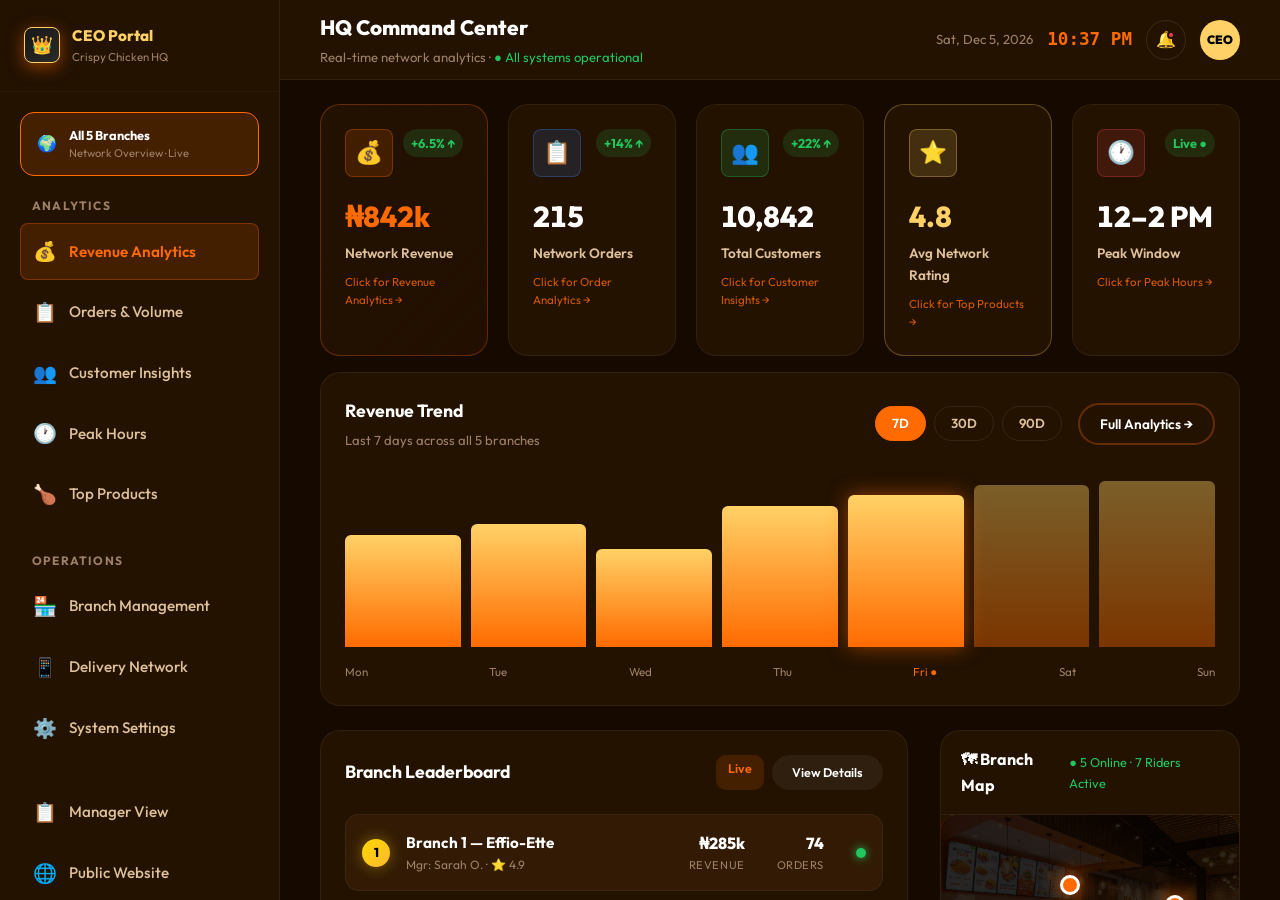
==== crispy-chicken/ceo-dashboard.html @ d82ad48d "feat: brightened theme, King Tech Foundation branding, unique Unsplash menu images, new interior her" ====
<!DOCTYPE html>
<html lang="en">
<head>
  <meta charset="UTF-8" />
  <meta name="viewport" content="width=device-width, initial-scale=1.0" />
  <title>CEO Command Center — Crispy Chicken Calabar</title>
  <link rel="stylesheet" href="css/style.css" />
  <link rel="stylesheet" href="css/dashboard.css" />
  <style>
    /* ── ANALYTICS MODALS ──────────────────────────────────── */
    .modal-backdrop {
      position:fixed; inset:0; background:rgba(0,0,0,0.75); z-index:9000;
      backdrop-filter:blur(6px); display:flex; align-items:center; justify-content:center;
      opacity:0; pointer-events:none; transition:opacity 0.3s ease;
    }
    .modal-backdrop.open { opacity:1; pointer-events:all; }
    .modal-box {
      background:var(--bg-card); border:1px solid var(--primary-border);
      border-radius:var(--radius-xl); width:min(780px,95vw); max-height:88vh;
      overflow-y:auto; box-shadow:var(--shadow-glow), var(--shadow-lift);
      transform:translateY(30px) scale(0.97); transition:0.35s cubic-bezier(0.4,0,0.2,1);
    }
    .modal-backdrop.open .modal-box { transform:translateY(0) scale(1); }
    .modal-header {
      padding:28px 32px 20px; border-bottom:1px solid rgba(255,255,255,0.06);
      display:flex; align-items:center; justify-content:space-between; position:sticky; top:0;
      background:var(--bg-card); z-index:1;
    }
    .modal-header h2 { font-size:1.3rem; font-weight:800; display:flex; align-items:center; gap:12px; }
    .modal-close {
      width:36px; height:36px; border-radius:50%; background:var(--bg-surface);
      border:1px solid rgba(255,255,255,0.1); display:flex; align-items:center;
      justify-content:center; cursor:pointer; font-size:1.1rem; transition:var(--transition);
    }
    .modal-close:hover { background:var(--danger); border-color:var(--danger); }
    .modal-body { padding:28px 32px 36px; }

    /* ── BAR CHART (pure CSS) ──────────────────────────────── */
    .bar-chart { display:flex; align-items:flex-end; gap:10px; height:180px; padding:0 0 8px; }
    .bar-col { flex:1; display:flex; flex-direction:column; align-items:center; gap:6px; height:100%; }
    .bar-fill {
      width:100%; border-radius:6px 6px 0 0; position:relative;
      background:linear-gradient(to top, var(--primary), var(--gold));
      transition:height 0.8s cubic-bezier(0.4,0,0.2,1);
      cursor:pointer; min-width:24px;
    }
    .bar-fill:hover { filter:brightness(1.2); }
    .bar-fill .bar-tooltip {
      position:absolute; top:-36px; left:50%; transform:translateX(-50%);
      background:var(--bg-base); border:1px solid var(--primary-border);
      border-radius:6px; padding:4px 8px; font-size:0.75rem; font-weight:700;
      color:var(--primary); white-space:nowrap; opacity:0; pointer-events:none;
      transition:opacity 0.2s;
    }
    .bar-fill:hover .bar-tooltip { opacity:1; }
    .bar-label { font-size:0.72rem; color:var(--text-muted); font-weight:600; text-align:center; margin-top:4px; }
    .bar-spacer { flex:1; }

    /* ── LINE CHART ────────────────────────────────────────── */
    .line-chart-wrap { position:relative; height:160px; width:100%; }
    .line-chart-wrap svg { width:100%; height:100%; }
    .line-chart-label { display:flex; justify-content:space-between; font-size:0.72rem; color:var(--text-muted); margin-top:8px; }

    /* ── DONUT CHART ───────────────────────────────────────── */
    .donut-wrap { display:flex; align-items:center; gap:32px; flex-wrap:wrap; }
    .donut-svg { width:140px; height:140px; flex-shrink:0; }
    .donut-legend { flex:1; display:flex; flex-direction:column; gap:10px; }
    .legend-item { display:flex; align-items:center; gap:10px; font-size:0.88rem; }
    .legend-dot { width:12px; height:12px; border-radius:50%; flex-shrink:0; }
    .legend-label { color:var(--text-secondary); flex:1; }
    .legend-val { font-weight:700; }

    /* ── HEATMAP ───────────────────────────────────────────── */
    .heatmap { display:grid; grid-template-columns:40px repeat(12, 1fr); gap:4px; }
    .hm-header { font-size:0.7rem; color:var(--text-muted); text-align:center; padding:4px 0; }
    .hm-label { font-size:0.7rem; color:var(--text-muted); display:flex; align-items:center; }
    .hm-cell {
      height:28px; border-radius:4px; cursor:pointer; transition:transform 0.2s;
      position:relative;
    }
    .hm-cell:hover { transform:scale(1.15); z-index:10; }
    .hm-cell::after {
      content:attr(data-val); position:absolute; bottom:calc(100% + 4px); left:50%;
      transform:translateX(-50%); background:var(--bg-base); border:1px solid var(--primary-border);
      padding:3px 8px; border-radius:6px; font-size:0.7rem; font-weight:700; color:var(--primary);
      white-space:nowrap; opacity:0; pointer-events:none; transition:opacity 0.2s;
    }
    .hm-cell:hover::after { opacity:1; }

    /* ── ANALYTICS QUICK CARDS ─────────────────────────────── */
    .analytics-cards { display:grid; grid-template-columns:repeat(3,1fr); gap:16px; margin-bottom:24px; }
    .an-card {
      background:var(--bg-surface); border:1px solid rgba(255,255,255,0.06);
      border-radius:var(--radius-md); padding:20px; text-align:center;
    }
    .an-card-val { font-size:1.5rem; font-weight:800; color:var(--primary); }
    .an-card-lbl { font-size:0.8rem; color:var(--text-muted); margin-top:4px; }

    /* ── TOP PRODUCTS TABLE ─────────────────────────────────── */
    .products-table { width:100%; border-collapse:collapse; }
    .products-table th { font-size:0.75rem; color:var(--text-muted); text-transform:uppercase; letter-spacing:0.08em; text-align:left; padding:10px 12px; border-bottom:1px solid rgba(255,255,255,0.06); }
    .products-table td { padding:12px; border-bottom:1px solid rgba(255,255,255,0.04); font-size:0.88rem; }
    .products-table tr:last-child td { border-bottom:none; }
    .products-table tr:hover td { background:rgba(255,255,255,0.02); }
    .rank-badge { width:24px; height:24px; border-radius:50%; display:inline-flex; align-items:center; justify-content:center; font-size:0.75rem; font-weight:800; }
    .bar-mini { height:6px; border-radius:99px; margin-top:6px; background:linear-gradient(to right,var(--primary),var(--gold)); }

    /* ── CUSTOMER GEOGRAPHIC ────────────────────────────────── */
    .geo-grid { display:grid; grid-template-columns:1fr 1fr; gap:16px; }
    .geo-card { padding:16px; background:var(--bg-surface); border:1px solid rgba(255,255,255,0.06); border-radius:var(--radius-md); }
    .geo-name { font-weight:700; margin-bottom:8px; }
    .geo-bar-wrap { height:8px; background:rgba(255,255,255,0.06); border-radius:99px; overflow:hidden; }
    .geo-bar { height:100%; border-radius:99px; background:linear-gradient(to right,var(--primary),var(--gold)); }
    .geo-pct { font-size:0.8rem; color:var(--primary); font-weight:700; margin-top:6px; }

    /* ── STAT CARD CLICKABLE ────────────────────────────────── */
    .stat-card.clickable { cursor:pointer; transition:var(--transition); }
    .stat-card.clickable:hover { border-color:var(--primary-border); transform:translateY(-3px); box-shadow:var(--shadow-glow); }
    .stat-card.clickable .click-hint { font-size:0.72rem; color:var(--primary); margin-top:8px; opacity:0.8; }

    /* ── REVENUE TREND ──────────────────────────────────────── */
    .revenue-section { background:var(--bg-card); border:1px solid rgba(255,255,255,0.06); border-radius:var(--radius-lg); padding:24px; margin-bottom:0; }
    .revenue-header { display:flex; justify-content:space-between; align-items:center; margin-bottom:24px; flex-wrap:wrap; gap:12px; }
    .rev-tabs { display:flex; gap:8px; }
    .rev-tab { padding:6px 16px; border-radius:var(--radius-pill); font-size:0.82rem; font-weight:600; cursor:pointer; border:1px solid rgba(255,255,255,0.08); color:var(--text-secondary); transition:var(--transition); }
    .rev-tab.active { background:var(--primary); color:#fff; border-color:var(--primary); }

    /* ── SECTION DIVIDERS ────────────────────────────────────── */
    .modal-section-title { font-size:0.8rem; font-weight:700; text-transform:uppercase; letter-spacing:0.1em; color:var(--text-muted); margin:28px 0 16px; }
  </style>
</head>
<body class="dashboard-body">

<!-- ════ SIDEBAR ════════════════════════════════════════════ -->
<aside class="dash-sidebar">
  <div class="dash-brand">
    <div class="nav-logo" style="background:linear-gradient(135deg,#181818,#2a2a2a);border:1px solid var(--gold);">👑</div>
    <div>
      <div style="font-weight:800;font-size:0.95rem;color:var(--gold);">CEO Portal</div>
      <div style="font-size:0.72rem;color:var(--text-muted);">Crispy Chicken HQ</div>
    </div>
  </div>
  <div class="branch-pill" style="border-color:var(--primary);background:var(--primary-dim);">
    <span>🌍</span>
    <div>
      <div style="font-size:0.8rem;font-weight:700;">All 5 Branches</div>
      <div style="font-size:0.7rem;color:var(--text-muted);">Network Overview · Live</div>
    </div>
  </div>
  <nav class="dash-nav">
    <div class="dash-nav-section">
      <div class="dash-nav-label">Analytics</div>
      <a href="#" class="dash-nav-item active" onclick="openModal('revenue-modal');return false;">
        <span>💰</span> Revenue Analytics
      </a>
      <a href="#" class="dash-nav-item" onclick="openModal('orders-modal');return false;">
        <span>📋</span> Orders & Volume
      </a>
      <a href="#" class="dash-nav-item" onclick="openModal('customers-modal');return false;">
        <span>👥</span> Customer Insights
      </a>
      <a href="#" class="dash-nav-item" onclick="openModal('peakhours-modal');return false;">
        <span>🕐</span> Peak Hours
      </a>
      <a href="#" class="dash-nav-item" onclick="openModal('products-modal');return false;">
        <span>🍗</span> Top Products
      </a>
    </div>
    <div class="dash-nav-section">
      <div class="dash-nav-label">Operations</div>
      <a href="#" class="dash-nav-item">
        <span>🏪</span> Branch Management
      </a>
      <a href="#" class="dash-nav-item">
        <span>📱</span> Delivery Network
      </a>
      <a href="#" class="dash-nav-item">
        <span>⚙️</span> System Settings
      </a>
    </div>
    <div class="dash-nav-section" style="margin-top:auto;">
      <a href="manager-dashboard.html" class="dash-nav-item"><span>📋</span> Manager View</a>
      <a href="index.html" class="dash-nav-item"><span>🌐</span> Public Website</a>
    </div>
  </nav>
</aside>

<!-- ════ MAIN ════════════════════════════════════════════════ -->
<main class="dash-main">

  <header class="dash-topbar">
    <div>
      <h2 style="font-size:1.3rem;font-weight:800;">HQ Command Center</h2>
      <p style="font-size:0.82rem;color:var(--text-muted);margin-top:2px;">
        Real-time network analytics · <span style="color:var(--success);">● All systems operational</span>
      </p>
    </div>
    <div style="display:flex;align-items:center;gap:14px;">
      <div style="font-size:0.82rem;color:var(--text-muted);" id="dash-date">Thu, Apr 16 2026</div>
      <div class="dash-time" id="dash-time">09:16 AM</div>
      <div class="notif-btn" onclick="toggleNotifs()">🔔<span class="notif-dot"></span></div>
      <div class="manager-avatar" style="background:var(--gold);color:#000;font-size:0.75rem;font-weight:900;">CEO</div>
    </div>
  </header>

  <!-- KPI CARDS (clickable → open modals) -->
  <div class="stats-row" style="grid-template-columns:repeat(5,1fr);">

    <div class="stat-card clickable" onclick="openModal('revenue-modal')" style="border-color:var(--primary-border);background:linear-gradient(135deg,var(--bg-card),rgba(255,107,0,0.05));">
      <div class="stat-icon" style="background:rgba(255,107,0,0.15);border-color:rgba(255,107,0,0.3);">💰</div>
      <div class="stat-body">
        <div class="stat-value" style="color:var(--primary);">₦842k</div>
        <div class="stat-label">Network Revenue</div>
      </div>
      <div class="stat-trend up">+6.5% ↑</div>
      <div class="click-hint">Click for Revenue Analytics →</div>
    </div>

    <div class="stat-card clickable" onclick="openModal('orders-modal')">
      <div class="stat-icon" style="background:rgba(59,130,246,0.15);border-color:rgba(59,130,246,0.3);">📋</div>
      <div class="stat-body">
        <div class="stat-value">215</div>
        <div class="stat-label">Network Orders</div>
      </div>
      <div class="stat-trend up">+14% ↑</div>
      <div class="click-hint">Click for Order Analytics →</div>
    </div>

    <div class="stat-card clickable" onclick="openModal('customers-modal')">
      <div class="stat-icon" style="background:rgba(34,197,94,0.15);border-color:rgba(34,197,94,0.3);">👥</div>
      <div class="stat-body">
        <div class="stat-value">10,842</div>
        <div class="stat-label">Total Customers</div>
      </div>
      <div class="stat-trend up">+22% ↑</div>
      <div class="click-hint">Click for Customer Insights →</div>
    </div>

    <div class="stat-card clickable" onclick="openModal('products-modal')" style="border-color:rgba(255,209,102,0.3);">
      <div class="stat-icon" style="background:rgba(255,209,102,0.15);border-color:rgba(255,209,102,0.3);">⭐</div>
      <div class="stat-body">
        <div class="stat-value" style="color:var(--gold);">4.8</div>
        <div class="stat-label">Avg Network Rating</div>
      </div>
      <div class="click-hint">Click for Top Products →</div>
    </div>

    <div class="stat-card clickable" onclick="openModal('peakhours-modal')">
      <div class="stat-icon" style="background:rgba(239,68,68,0.15);border-color:rgba(239,68,68,0.3);">🕐</div>
      <div class="stat-body">
        <div class="stat-value">12–2 PM</div>
        <div class="stat-label">Peak Window</div>
      </div>
      <div class="stat-trend up">Live ●</div>
      <div class="click-hint">Click for Peak Hours →</div>
    </div>

  </div>

  <div class="dash-content" style="padding-top:16px;gap:24px;">

    <!-- REVENUE TREND INLINE -->
    <div class="revenue-section">
      <div class="revenue-header">
        <div>
          <h3 style="font-size:1.1rem;font-weight:700;margin-bottom:4px;">Revenue Trend</h3>
          <p style="font-size:0.82rem;color:var(--text-muted);">Last 7 days across all 5 branches</p>
        </div>
        <div style="display:flex;align-items:center;gap:16px;">
          <div class="rev-tabs">
            <div class="rev-tab active" onclick="setRevTab(this,'7d')">7D</div>
            <div class="rev-tab" onclick="setRevTab(this,'30d')">30D</div>
            <div class="rev-tab" onclick="setRevTab(this,'90d')">90D</div>
          </div>
          <button class="btn btn-outline btn-sm" onclick="openModal('revenue-modal')">Full Analytics →</button>
        </div>
      </div>
      <div class="bar-chart" id="main-bar-chart">
        <!-- Rendered by JS -->
      </div>
      <div class="line-chart-label" id="bar-chart-labels"></div>
    </div>

    <!-- BRANCH LEADERBOARD + MAP -->
    <div class="ceo-grid">

      <div class="ceo-panel">
        <h3>
          Branch Leaderboard
          <span style="display:flex;gap:8px;">
            <span style="font-size:0.78rem;color:var(--primary);padding:4px 12px;background:var(--primary-dim);border-radius:10px;font-weight:600;">Live</span>
            <button class="btn btn-ghost btn-sm" style="font-size:0.78rem;" onclick="openModal('orders-modal')">View Details</button>
          </span>
        </h3>
        <div class="branch-list">

          <div class="branch-list-item" onclick="openModal('revenue-modal')" style="cursor:pointer;">
            <div class="bli-main">
              <div class="bli-rank gold">1</div>
              <div class="bli-info">
                <div class="b-name">Branch 1 — Effio-Ette</div>
                <div class="b-mgr">Mgr: Sarah O. · ⭐ 4.9</div>
              </div>
            </div>
            <div class="bli-metrics">
              <div><div class="bli-metric-val">₦285k</div><div class="bli-metric-lbl">Revenue</div></div>
              <div><div class="bli-metric-val">74</div><div class="bli-metric-lbl">Orders</div></div>
              <div style="display:flex;align-items:center;"><div class="bli-status"></div></div>
            </div>
          </div>

          <div class="branch-list-item" onclick="openModal('revenue-modal')" style="cursor:pointer;">
            <div class="bli-main">
              <div class="bli-rank" style="background:rgba(192,192,192,0.2);">2</div>
              <div class="bli-info">
                <div class="b-name">Branch 2 — Marian Road</div>
                <div class="b-mgr">Mgr: Daniel K. · ⭐ 4.8</div>
              </div>
            </div>
            <div class="bli-metrics">
              <div><div class="bli-metric-val">₦186k</div><div class="bli-metric-lbl">Revenue</div></div>
              <div><div class="bli-metric-val">47</div><div class="bli-metric-lbl">Orders</div></div>
              <div style="display:flex;align-items:center;"><div class="bli-status"></div></div>
            </div>
          </div>

          <div class="branch-list-item" onclick="openModal('revenue-modal')" style="cursor:pointer;">
            <div class="bli-main">
              <div class="bli-rank" style="background:rgba(205,127,50,0.2);">3</div>
              <div class="bli-info">
                <div class="b-name">Branch 4 — Watt Market</div>
                <div class="b-mgr">Mgr: Blessing E. · ⭐ 4.7</div>
              </div>
            </div>
            <div class="bli-metrics">
              <div><div class="bli-metric-val">₦162k</div><div class="bli-metric-lbl">Revenue</div></div>
              <div><div class="bli-metric-val">42</div><div class="bli-metric-lbl">Orders</div></div>
              <div style="display:flex;align-items:center;"><div class="bli-status"></div></div>
            </div>
          </div>

          <div class="branch-list-item" onclick="openModal('revenue-modal')" style="cursor:pointer;">
            <div class="bli-main">
              <div class="bli-rank">4</div>
              <div class="bli-info">
                <div class="b-name">Branch 5 — Ikot Eyo</div>
                <div class="b-mgr">Mgr: John C. · ⭐ 4.6</div>
              </div>
            </div>
            <div class="bli-metrics">
              <div><div class="bli-metric-val">₦115k</div><div class="bli-metric-lbl">Revenue</div></div>
              <div><div class="bli-metric-val">30</div><div class="bli-metric-lbl">Orders</div></div>
              <div style="display:flex;align-items:center;"><div class="bli-status"></div></div>
            </div>
          </div>

          <div class="branch-list-item" style="border-color:rgba(239,68,68,0.3);background:rgba(239,68,68,0.04);cursor:pointer;" onclick="openModal('orders-modal')">
            <div class="bli-main">
              <div class="bli-rank" style="color:var(--danger);">5 ⚠</div>
              <div class="bli-info">
                <div class="b-name">Branch 3 — Calabar South</div>
                <div class="b-mgr">Mgr: Michael U. · ⭐ 4.2 · Needs attention</div>
              </div>
            </div>
            <div class="bli-metrics">
              <div><div class="bli-metric-val" style="color:var(--danger);">₦94k</div><div class="bli-metric-lbl">Revenue</div></div>
              <div><div class="bli-metric-val">22</div><div class="bli-metric-lbl">Orders</div></div>
              <div style="display:flex;align-items:center;"><div class="bli-status" style="background:var(--warning);box-shadow:none;"></div></div>
            </div>
          </div>

        </div>
      </div>

      <!-- RIGHT COLUMN: Map + Alerts -->
      <div style="display:flex;flex-direction:column;gap:20px;">

        <div class="ceo-panel" style="padding:0;overflow:hidden;flex:1;min-height:260px;">
          <div style="padding:16px 20px;border-bottom:1px solid rgba(255,255,255,0.06);display:flex;justify-content:space-between;align-items:center;">
            <h3 style="margin:0;font-size:1rem;">🗺 Branch Map</h3>
            <span style="font-size:0.8rem;color:var(--success);">● 5 Online · 7 Riders Active</span>
          </div>
          <div class="ceo-map-mockup" style="min-height:200px;">
            <div class="map-pin p1" title="Branch 1 — Effio-Ette · ₦285k" onclick="openModal('revenue-modal')"></div>
            <div class="map-pin p2" title="Branch 2 — Marian Road · ₦186k" onclick="openModal('revenue-modal')"></div>
            <div class="map-pin p3" title="Branch 3 — Calabar South · ₦94k" style="background:var(--warning);" onclick="openModal('revenue-modal')"></div>
            <div class="map-pin p4" title="Branch 4 — Watt Market · ₦162k" onclick="openModal('revenue-modal')"></div>
            <div class="map-pin p5" title="Branch 5 — Ikot Eyo · ₦115k" onclick="openModal('revenue-modal')"></div>
            <div style="position:absolute;bottom:12px;right:12px;background:rgba(0,0,0,0.7);backdrop-filter:blur(8px);padding:8px 12px;border-radius:8px;font-size:0.75rem;z-index:10;border:1px solid rgba(255,255,255,0.08);">
              <div style="display:flex;align-items:center;gap:6px;margin-bottom:3px;"><div style="width:8px;height:8px;border-radius:50%;background:var(--primary);"></div> Active Branch</div>
              <div style="display:flex;align-items:center;gap:6px;"><div style="width:8px;height:8px;border-radius:50%;background:var(--warning);"></div> Needs Attention</div>
            </div>
          </div>
        </div>

        <div class="ceo-panel" style="padding:20px;">
          <h3 style="margin-bottom:14px;font-size:1rem;">⚡ System Alerts <span class="nav-badge warning">2</span></h3>
          <div class="alert-item warning" style="margin-bottom:10px;">
            <span style="font-size:1.3rem;">⚠️</span>
            <div>
              <div style="font-weight:700;font-size:0.85rem;">Branch 3 Performance Drop</div>
              <div style="font-size:0.78rem;color:var(--text-muted);">25% below 30-day average. Immediate review needed.</div>
            </div>
            <button class="btn btn-outline btn-sm" style="white-space:nowrap;font-size:0.75rem;" onclick="openModal('orders-modal')">Review</button>
          </div>
          <div class="alert-item" style="background:rgba(59,130,246,0.05);border-color:rgba(59,130,246,0.2);">
            <span style="font-size:1.3rem;">📦</span>
            <div>
              <div style="font-weight:700;font-size:0.85rem;">Shawarma Stock Critical</div>
              <div style="font-size:0.78rem;color:var(--text-muted);">4 branches reporting low supply of Special Shawarma.</div>
            </div>
          </div>
        </div>

      </div>
    </div>

  </div><!-- /dash-content -->
</main>

<!-- ════════════════════════════════════════════════════════════
     ANALYTICS MODALS
═════════════════════════════════════════════════════════════ -->

<!-- 1. REVENUE MODAL -->
<div class="modal-backdrop" id="revenue-modal" onclick="closeOnBackdrop(event,'revenue-modal')">
  <div class="modal-box">
    <div class="modal-header">
      <h2>💰 Revenue Analytics</h2>
      <div class="modal-close" onclick="closeModal('revenue-modal')">✕</div>
    </div>
    <div class="modal-body">
      <div class="analytics-cards">
        <div class="an-card"><div class="an-card-val">₦842,500</div><div class="an-card-lbl">Today's Revenue</div></div>
        <div class="an-card"><div class="an-card-val">₦5.2M</div><div class="an-card-lbl">This Week</div></div>
        <div class="an-card"><div class="an-card-val">₦18.7M</div><div class="an-card-lbl">This Month</div></div>
      </div>

      <div class="modal-section-title">Revenue by Branch — Today</div>
      <div class="bar-chart" style="height:160px;">
        <div class="bar-col"><div class="bar-spacer"></div><div class="bar-fill" style="height:100%;"><div class="bar-tooltip">₦285k</div></div><div class="bar-label">Effio-Ette</div></div>
        <div class="bar-col"><div class="bar-spacer"></div><div class="bar-fill" style="height:65%;background:linear-gradient(to top,#3B82F6,#06B6D4);"><div class="bar-tooltip">₦186k</div></div><div class="bar-label">Marian Rd</div></div>
        <div class="bar-col"><div class="bar-spacer"></div><div class="bar-fill" style="height:57%;background:linear-gradient(to top,#3B82F6,#06B6D4);"><div class="bar-tooltip">₦162k</div></div><div class="bar-label">Watt Mkt</div></div>
        <div class="bar-col"><div class="bar-spacer"></div><div class="bar-fill" style="height:40%;background:linear-gradient(to top,#3B82F6,#06B6D4);"><div class="bar-tooltip">₦115k</div></div><div class="bar-label">Ikot Eyo</div></div>
        <div class="bar-col"><div class="bar-spacer"></div><div class="bar-fill" style="height:33%;background:linear-gradient(to top,var(--danger),#F87171);"><div class="bar-tooltip">₦94k ⚠</div></div><div class="bar-label">Calabar S.</div></div>
      </div>

      <div class="modal-section-title">7-Day Revenue Trend (All Branches)</div>
      <div class="bar-chart" style="height:140px;">
        <div class="bar-col"><div class="bar-spacer"></div><div class="bar-fill" style="height:58%;"><div class="bar-tooltip">₦620k</div></div><div class="bar-label">Mon</div></div>
        <div class="bar-col"><div class="bar-spacer"></div><div class="bar-fill" style="height:64%;"><div class="bar-tooltip">₦680k</div></div><div class="bar-label">Tue</div></div>
        <div class="bar-col"><div class="bar-spacer"></div><div class="bar-fill" style="height:52%;"><div class="bar-tooltip">₦550k</div></div><div class="bar-label">Wed</div></div>
        <div class="bar-col"><div class="bar-spacer"></div><div class="bar-fill" style="height:74%;"><div class="bar-tooltip">₦790k</div></div><div class="bar-label">Thu</div></div>
        <div class="bar-col"><div class="bar-spacer"></div><div class="bar-fill" style="height:79%;"><div class="bar-tooltip">₦842k</div></div><div class="bar-label">Fri (Today)</div></div>
        <div class="bar-col"><div class="bar-spacer"></div><div class="bar-fill" style="height:88%;opacity:0.4;"><div class="bar-tooltip">Projected</div></div><div class="bar-label">Sat</div></div>
        <div class="bar-col"><div class="bar-spacer"></div><div class="bar-fill" style="height:95%;opacity:0.4;"><div class="bar-tooltip">Projected</div></div><div class="bar-label">Sun</div></div>
      </div>

      <div class="modal-section-title">Revenue Split by Type</div>
      <div class="donut-wrap">
        <svg class="donut-svg" viewBox="0 0 100 100">
          <circle cx="50" cy="50" r="40" fill="none" stroke="rgba(255,255,255,0.05)" stroke-width="18"/>
          <circle cx="50" cy="50" r="40" fill="none" stroke="var(--primary)" stroke-width="18" stroke-dasharray="150 251" stroke-dashoffset="0" transform="rotate(-90 50 50)"/>
          <circle cx="50" cy="50" r="40" fill="none" stroke="#3B82F6" stroke-width="18" stroke-dasharray="63 251" stroke-dashoffset="-150" transform="rotate(-90 50 50)"/>
          <circle cx="50" cy="50" r="40" fill="none" stroke="var(--gold)" stroke-width="18" stroke-dasharray="38 251" stroke-dashoffset="-213" transform="rotate(-90 50 50)"/>
          <text x="50" y="47" text-anchor="middle" fill="#fff" font-size="9" font-weight="800">₦842k</text>
          <text x="50" y="58" text-anchor="middle" fill="#9CA3AF" font-size="7">Today</text>
        </svg>
        <div class="donut-legend">
          <div class="legend-item"><div class="legend-dot" style="background:var(--primary);"></div><span class="legend-label">Delivery Orders</span><span class="legend-val">60% · ₦505k</span></div>
          <div class="legend-item"><div class="legend-dot" style="background:#3B82F6;"></div><span class="legend-label">Pickup Orders</span><span class="legend-val">25% · ₦211k</span></div>
          <div class="legend-item"><div class="legend-dot" style="background:var(--gold);"></div><span class="legend-label">Dine-In</span><span class="legend-val">15% · ₦126k</span></div>
        </div>
      </div>
    </div>
  </div>
</div>

<!-- 2. ORDERS MODAL -->
<div class="modal-backdrop" id="orders-modal" onclick="closeOnBackdrop(event,'orders-modal')">
  <div class="modal-box">
    <div class="modal-header">
      <h2>📋 Orders & Volume Analytics</h2>
      <div class="modal-close" onclick="closeModal('orders-modal')">✕</div>
    </div>
    <div class="modal-body">
      <div class="analytics-cards">
        <div class="an-card"><div class="an-card-val">215</div><div class="an-card-lbl">Orders Today</div></div>
        <div class="an-card"><div class="an-card-val">38 min</div><div class="an-card-lbl">Avg Delivery Time</div></div>
        <div class="an-card"><div class="an-card-val">96.2%</div><div class="an-card-lbl">Fulfilment Rate</div></div>
      </div>

      <div class="modal-section-title">Orders by Branch — Today</div>
      <div class="bar-chart" style="height:150px;">
        <div class="bar-col"><div class="bar-spacer"></div><div class="bar-fill" style="height:100%;"><div class="bar-tooltip">74 orders</div></div><div class="bar-label">Effio-Ette</div></div>
        <div class="bar-col"><div class="bar-spacer"></div><div class="bar-fill" style="height:63%;background:linear-gradient(to top,#3B82F6,#06B6D4);"><div class="bar-tooltip">47 orders</div></div><div class="bar-label">Marian Rd</div></div>
        <div class="bar-col"><div class="bar-spacer"></div><div class="bar-fill" style="height:57%;background:linear-gradient(to top,#3B82F6,#06B6D4);"><div class="bar-tooltip">42 orders</div></div><div class="bar-label">Watt Mkt</div></div>
        <div class="bar-col"><div class="bar-spacer"></div><div class="bar-fill" style="height:41%;background:linear-gradient(to top,#3B82F6,#06B6D4);"><div class="bar-tooltip">30 orders</div></div><div class="bar-label">Ikot Eyo</div></div>
        <div class="bar-col"><div class="bar-spacer"></div><div class="bar-fill" style="height:30%;background:linear-gradient(to top,var(--danger),#F87171);"><div class="bar-tooltip">22 orders ⚠</div></div><div class="bar-label">Calabar S.</div></div>
      </div>

      <div class="modal-section-title">Branch 3 — 30-Day Performance Alert</div>
      <div style="background:rgba(239,68,68,0.05);border:1px solid rgba(239,68,68,0.2);border-radius:var(--radius-md);padding:20px;">
        <div style="font-weight:700;margin-bottom:12px;color:var(--danger);">⚠ Critical: Calabar South Branch</div>
        <div style="font-size:0.88rem;color:var(--text-secondary);margin-bottom:16px;">This branch is underperforming significantly vs. the network average. Recommended actions:</div>
        <div style="display:flex;flex-direction:column;gap:8px;font-size:0.85rem;">
          <div style="display:flex;align-items:center;gap:8px;">📋 <span>Schedule an in-person management review this week</span></div>
          <div style="display:flex;align-items:center;gap:8px;">📣 <span>Run a targeted promotion for Calabar South area (20% off this weekend)</span></div>
          <div style="display:flex;align-items:center;gap:8px;">🛵 <span>Review delivery coverage — low order count may signal delivery zone issues</span></div>
          <div style="display:flex;align-items:center;gap:8px;">⭐ <span>Investigate low rating (4.2 vs 4.8 network avg) — check customer feedback</span></div>
        </div>
      </div>

      <div class="modal-section-title">Order Split by Type</div>
      <div class="donut-wrap">
        <svg class="donut-svg" viewBox="0 0 100 100">
          <circle cx="50" cy="50" r="40" fill="none" stroke="rgba(255,255,255,0.05)" stroke-width="18"/>
          <circle cx="50" cy="50" r="40" fill="none" stroke="var(--primary)" stroke-width="18" stroke-dasharray="138 251" stroke-dashoffset="0" transform="rotate(-90 50 50)"/>
          <circle cx="50" cy="50" r="40" fill="none" stroke="#3B82F6" stroke-width="18" stroke-dasharray="113 251" stroke-dashoffset="-138" transform="rotate(-90 50 50)"/>
          <text x="50" y="47" text-anchor="middle" fill="#fff" font-size="9" font-weight="800">215</text>
          <text x="50" y="58" text-anchor="middle" fill="#9CA3AF" font-size="7">Orders</text>
        </svg>
        <div class="donut-legend">
          <div class="legend-item"><div class="legend-dot" style="background:var(--primary);"></div><span class="legend-label">Delivery</span><span class="legend-val">55% · 118</span></div>
          <div class="legend-item"><div class="legend-dot" style="background:#3B82F6;"></div><span class="legend-label">Pickup</span><span class="legend-val">45% · 97</span></div>
        </div>
      </div>
    </div>
  </div>
</div>

<!-- 3. CUSTOMERS MODAL -->
<div class="modal-backdrop" id="customers-modal" onclick="closeOnBackdrop(event,'customers-modal')">
  <div class="modal-box">
    <div class="modal-header">
      <h2>👥 Customer Insights</h2>
      <div class="modal-close" onclick="closeModal('customers-modal')">✕</div>
    </div>
    <div class="modal-body">
      <div class="analytics-cards">
        <div class="an-card"><div class="an-card-val">10,842</div><div class="an-card-lbl">Total Registered</div></div>
        <div class="an-card"><div class="an-card-val">3,241</div><div class="an-card-lbl">Repeat Customers</div></div>
        <div class="an-card"><div class="an-card-val">₦3,920</div><div class="an-card-lbl">Avg Order Value</div></div>
      </div>

      <div class="modal-section-title">Customer Growth — Last 8 Weeks</div>
      <div class="bar-chart" style="height:130px;">
        <div class="bar-col"><div class="bar-spacer"></div><div class="bar-fill" style="height:40%;"><div class="bar-tooltip">+380</div></div><div class="bar-label">Wk 1</div></div>
        <div class="bar-col"><div class="bar-spacer"></div><div class="bar-fill" style="height:50%;"><div class="bar-tooltip">+490</div></div><div class="bar-label">Wk 2</div></div>
        <div class="bar-col"><div class="bar-spacer"></div><div class="bar-fill" style="height:58%;"><div class="bar-tooltip">+560</div></div><div class="bar-label">Wk 3</div></div>
        <div class="bar-col"><div class="bar-spacer"></div><div class="bar-fill" style="height:65%;"><div class="bar-tooltip">+640</div></div><div class="bar-label">Wk 4</div></div>
        <div class="bar-col"><div class="bar-spacer"></div><div class="bar-fill" style="height:72%;"><div class="bar-tooltip">+700</div></div><div class="bar-label">Wk 5</div></div>
        <div class="bar-col"><div class="bar-spacer"></div><div class="bar-fill" style="height:82%;"><div class="bar-tooltip">+800</div></div><div class="bar-label">Wk 6</div></div>
        <div class="bar-col"><div class="bar-spacer"></div><div class="bar-fill" style="height:90%;"><div class="bar-tooltip">+880</div></div><div class="bar-label">Wk 7</div></div>
        <div class="bar-col"><div class="bar-spacer"></div><div class="bar-fill" style="height:100%;"><div class="bar-tooltip">+982</div></div><div class="bar-label">Wk 8</div></div>
      </div>

      <div class="modal-section-title">Customer Location Breakdown</div>
      <div class="geo-grid">
        <div class="geo-card"><div class="geo-name">🏙 Marian Road Area</div><div class="geo-bar-wrap"><div class="geo-bar" style="width:82%;"></div></div><div class="geo-pct">28% · 3,036 customers</div></div>
        <div class="geo-card"><div class="geo-name">🏙 Effio-Ette Junction</div><div class="geo-bar-wrap"><div class="geo-bar" style="width:73%;"></div></div><div class="geo-pct">25% · 2,710 customers</div></div>
        <div class="geo-card"><div class="geo-name">🏙 Ikot Eyo / Ndimdem</div><div class="geo-bar-wrap"><div class="geo-bar" style="width:52%;"></div></div><div class="geo-pct">18% · 1,951 customers</div></div>
        <div class="geo-card"><div class="geo-name">🏙 Watt Market Area</div><div class="geo-bar-wrap"><div class="geo-bar" style="width:44%;"></div></div><div class="geo-pct">15% · 1,626 customers</div></div>
        <div class="geo-card"><div class="geo-name">🏙 Calabar South</div><div class="geo-bar-wrap"><div class="geo-bar" style="width:29%;background:linear-gradient(to right,var(--warning),#FBBF24);"></div></div><div class="geo-pct">10% · 1,084 customers</div></div>
        <div class="geo-card"><div class="geo-name">📍 Other / Calabar Muni</div><div class="geo-bar-wrap"><div class="geo-bar" style="width:12%;"></div></div><div class="geo-pct">4% · 435 customers</div></div>
      </div>

      <div class="modal-section-title">Loyalty Programme Stats</div>
      <div class="analytics-cards">
        <div class="an-card"><div class="an-card-val" style="color:var(--gold);">1,284</div><div class="an-card-lbl">Active Loyalty Members</div></div>
        <div class="an-card"><div class="an-card-val" style="color:var(--success);">142</div><div class="an-card-lbl">Free Meals Redeemed</div></div>
        <div class="an-card"><div class="an-card-val">+18%</div><div class="an-card-lbl">Retention vs. Non-Members</div></div>
      </div>
    </div>
  </div>
</div>

<!-- 4. PEAK HOURS MODAL -->
<div class="modal-backdrop" id="peakhours-modal" onclick="closeOnBackdrop(event,'peakhours-modal')">
  <div class="modal-box">
    <div class="modal-header">
      <h2>🕐 Peak Hours Heatmap</h2>
      <div class="modal-close" onclick="closeModal('peakhours-modal')">✕</div>
    </div>
    <div class="modal-body">
      <div class="analytics-cards">
        <div class="an-card"><div class="an-card-val">12–2 PM</div><div class="an-card-lbl">Busiest Window Daily</div></div>
        <div class="an-card"><div class="an-card-val">Saturday</div><div class="an-card-lbl">Busiest Day of Week</div></div>
        <div class="an-card"><div class="an-card-val">7–9 PM</div><div class="an-card-lbl">2nd Peak (Evening)</div></div>
      </div>

      <div class="modal-section-title">Order Volume Heatmap — By Day & Hour (Last 30 Days)</div>
      <p style="font-size:0.82rem;color:var(--text-muted);margin-bottom:16px;">Darker orange = more orders. Hover a cell for exact count.</p>
      <div class="heatmap" id="heatmap-grid"><!-- rendered by JS --></div>

      <div class="modal-section-title">Staffing Recommendation</div>
      <div style="background:rgba(59,130,246,0.06);border:1px solid rgba(59,130,246,0.2);border-radius:var(--radius-md);padding:20px;font-size:0.88rem;color:var(--text-secondary);line-height:1.7;">
        <strong style="color:var(--text-primary);">💡 AI Staffing Insight:</strong> Based on 30-day order patterns, all branches should have at least <strong style="color:var(--primary);">2 extra staff</strong> deployed between <strong style="color:var(--primary);">12 PM – 2 PM</strong> and <strong style="color:var(--primary);">6 PM – 9 PM</strong> daily. Saturday evenings require peak staffing at all 5 locations. Consider pre-cooking batches 30 minutes before these windows to cut prep time.
      </div>
    </div>
  </div>
</div>

<!-- 5. TOP PRODUCTS MODAL -->
<div class="modal-backdrop" id="products-modal" onclick="closeOnBackdrop(event,'products-modal')">
  <div class="modal-box">
    <div class="modal-header">
      <h2>🍗 Top Products Analytics</h2>
      <div class="modal-close" onclick="closeModal('products-modal')">✕</div>
    </div>
    <div class="modal-body">
      <div class="analytics-cards">
        <div class="an-card"><div class="an-card-val">38</div><div class="an-card-lbl">Items on Menu</div></div>
        <div class="an-card"><div class="an-card-val">Mega Combo</div><div class="an-card-lbl">#1 Best Seller</div></div>
        <div class="an-card"><div class="an-card-val">₦18.7M</div><div class="an-card-lbl">Monthly GMV</div></div>
      </div>

      <div class="modal-section-title">Top 8 Products by Revenue — This Month</div>
      <table class="products-table">
        <thead>
          <tr>
            <th>#</th>
            <th>Product</th>
            <th>Units Sold</th>
            <th>Revenue</th>
            <th>Share</th>
          </tr>
        </thead>
        <tbody>
          <tr>
            <td><span class="rank-badge" style="background:linear-gradient(135deg,#FFD700,#FDB931);color:#000;">1</span></td>
            <td><strong>Mega Crispy Combo</strong><div class="bar-mini" style="width:100%;"></div></td>
            <td>842</td>
            <td style="color:var(--primary);font-weight:700;">₦3.79M</td>
            <td><span class="chip chip-orange">20.3%</span></td>
          </tr>
          <tr>
            <td><span class="rank-badge" style="background:rgba(192,192,192,0.3);">2</span></td>
            <td><strong>Special Shawarma</strong><div class="bar-mini" style="width:75%;background:linear-gradient(to right,#3B82F6,#06B6D4);"></div></td>
            <td>711</td>
            <td style="color:var(--primary);font-weight:700;">₦1.99M</td>
            <td><span class="chip chip-blue">10.6%</span></td>
          </tr>
          <tr>
            <td><span class="rank-badge" style="background:rgba(205,127,50,0.3);">3</span></td>
            <td><strong>2pc Crispy Chicken</strong><div class="bar-mini" style="width:65%;"></div></td>
            <td>938</td>
            <td style="color:var(--primary);font-weight:700;">₦2.06M</td>
            <td><span class="chip chip-orange">11.0%</span></td>
          </tr>
          <tr>
            <td><span class="rank-badge" style="background:rgba(255,255,255,0.1);">4</span></td>
            <td><strong>Burger Meal</strong><div class="bar-mini" style="width:55%;background:linear-gradient(to right,var(--gold),#F59E0B);"></div></td>
            <td>524</td>
            <td style="color:var(--primary);font-weight:700;">₦1.68M</td>
            <td><span class="chip chip-yellow">8.9%</span></td>
          </tr>
          <tr>
            <td><span class="rank-badge" style="background:rgba(255,255,255,0.1);">5</span></td>
            <td><strong>Family Feast Combo</strong><div class="bar-mini" style="width:40%;"></div></td>
            <td>186</td>
            <td style="color:var(--primary);font-weight:700;">₦3.35M</td>
            <td><span class="chip chip-orange">17.9%</span></td>
          </tr>
          <tr>
            <td><span class="rank-badge" style="background:rgba(255,255,255,0.1);">6</span></td>
            <td><strong>Chicken + Jollof</strong><div class="bar-mini" style="width:36%;background:linear-gradient(to right,#3B82F6,#06B6D4);"></div></td>
            <td>690</td>
            <td style="color:var(--primary);font-weight:700;">₦1.73M</td>
            <td><span class="chip chip-blue">9.2%</span></td>
          </tr>
          <tr>
            <td><span class="rank-badge" style="background:rgba(255,255,255,0.1);">7</span></td>
            <td><strong>Beef Shawarma</strong><div class="bar-mini" style="width:28%;"></div></td>
            <td>412</td>
            <td style="color:var(--primary);font-weight:700;">₦1.24M</td>
            <td><span class="chip chip-orange">6.6%</span></td>
          </tr>
          <tr>
            <td><span class="rank-badge" style="background:rgba(255,255,255,0.1);">8</span></td>
            <td><strong>Seasoned Fries</strong><div class="bar-mini" style="width:22%;background:linear-gradient(to right,var(--gold),#F59E0B);"></div></td>
            <td>1,140</td>
            <td style="color:var(--primary);font-weight:700;">₦912k</td>
            <td><span class="chip chip-yellow">4.9%</span></td>
          </tr>
        </tbody>
      </table>
    </div>
  </div>
</div>

<script src="js/dashboard.js"></script>
<script>
  /* ── MODALS ─────────────────────────────────────────────── */
  function openModal(id) {
    document.getElementById(id).classList.add('open');
    document.body.style.overflow = 'hidden';
  }
  function closeModal(id) {
    document.getElementById(id).classList.remove('open');
    document.body.style.overflow = '';
  }
  function closeOnBackdrop(e, id) {
    if (e.target === document.getElementById(id)) closeModal(id);
  }
  document.addEventListener('keydown', e => {
    if (e.key === 'Escape') document.querySelectorAll('.modal-backdrop.open').forEach(m => m.classList.remove('open'));
  });

  /* ── MAIN BAR CHART ─────────────────────────────────────── */
  const weekData = {
    '7d': [
      {label:'Mon', val:620, h:62}, {label:'Tue', val:680, h:68},
      {label:'Wed', val:550, h:55}, {label:'Thu', val:790, h:79},
      {label:'Fri', val:842, h:84, today:true},
      {label:'Sat', val:900, h:90, proj:true}, {label:'Sun', val:960, h:96, proj:true}
    ],
    '30d': Array.from({length:10}, (_,i) => ({label:`W${i+1}`, val:500+i*80, h:50+i*5})),
    '90d': Array.from({length:12}, (_,i) => ({label:`M${i+1}`, val:400+i*120, h:40+i*5}))
  };
  let currentTab = '7d';

  function renderMainChart(key) {
    const chart = document.getElementById('main-bar-chart');
    const labels = document.getElementById('bar-chart-labels');
    chart.innerHTML = '';
    labels.innerHTML = '';
    const data = weekData[key] || weekData['7d'];
    const maxVal = Math.max(...data.map(d => d.val));
    data.forEach(d => {
      const col = document.createElement('div');
      col.className = 'bar-col';
      const pct = Math.round((d.val / maxVal) * 100);
      const color = d.proj ? 'opacity:0.4' : d.today ? '' : '';
      col.innerHTML = `<div class="bar-spacer"></div>
        <div class="bar-fill" style="height:${pct}%;${d.proj?'opacity:0.4':''}${d.today?'box-shadow:0 0 20px rgba(255,107,0,0.5);':''}">
          <div class="bar-tooltip">₦${d.val}k${d.proj?' (proj)':''}</div>
        </div>`;
      chart.appendChild(col);
      const lbl = document.createElement('span');
      lbl.textContent = d.label + (d.today ? ' ●' : '');
      if (d.today) lbl.style.color = 'var(--primary)';
      labels.appendChild(lbl);
    });
  }

  function setRevTab(el, key) {
    document.querySelectorAll('.rev-tab').forEach(t => t.classList.remove('active'));
    el.classList.add('active');
    currentTab = key;
    renderMainChart(key);
  }

  /* ── HEATMAP ─────────────────────────────────────────────── */
  function renderHeatmap() {
    const days = ['Mon','Tue','Wed','Thu','Fri','Sat','Sun'];
    const hours = ['8','9','10','11','12','13','14','15','16','17','18','19'];
    const peakData = {
      'Mon': [5,8,10,12,38,42,45,20,16,22,35,28],
      'Tue': [6,9,11,14,40,44,46,22,18,24,36,30],
      'Wed': [4,7,9,11,35,38,41,18,14,20,30,25],
      'Thu': [7,10,12,15,44,48,50,24,20,26,40,34],
      'Fri': [8,12,14,16,50,55,58,28,22,30,48,40],
      'Sat': [10,14,16,20,58,64,66,32,26,36,55,48],
      'Sun': [12,16,18,22,48,52,54,28,24,32,50,44],
    };
    const grid = document.getElementById('heatmap-grid');
    if (!grid) return;
    grid.innerHTML = '';
    // Header row
    grid.appendChild(Object.assign(document.createElement('div'), {className:'hm-header'}));
    hours.forEach(h => {
      const hdr = document.createElement('div');
      hdr.className = 'hm-header';
      hdr.textContent = h + 'h';
      grid.appendChild(hdr);
    });
    // Data rows
    days.forEach(day => {
      const lbl = document.createElement('div');
      lbl.className = 'hm-label';
      lbl.textContent = day;
      grid.appendChild(lbl);
      const vals = peakData[day];
      const maxV = Math.max(...vals);
      vals.forEach(v => {
        const cell = document.createElement('div');
        cell.className = 'hm-cell';
        const intensity = v / maxV;
        cell.style.background = `rgba(255,107,0,${0.08 + intensity * 0.82})`;
        cell.dataset.val = v + ' orders';
        grid.appendChild(cell);
      });
    });
  }

  // Auto-render
  renderMainChart('7d');
  renderHeatmap();
</script>
</body>
</html>
---- crispy-chicken/css/style.css ----
/* ============================================================
   CRISPY CHICKEN CALABAR — GLOBAL DESIGN SYSTEM
   Engineered by King Tech Foundation
   ============================================================ */

@import url('https://fonts.googleapis.com/css2?family=Outfit:wght@300;400;500;600;700;800;900&display=swap');

/* ── TOKENS ─────────────────────────────────────────────── */
:root {
  --primary:        #FF6B00;
  --primary-glow:   #FF8C2A;
  --primary-dim:    rgba(255,107,0,0.15);
  --primary-border: rgba(255,107,0,0.3);
  --gold:           #FFD166;
  --gold-dim:       rgba(255,209,102,0.15);

  --bg-base:        #160A00;
  --bg-card:        #231200;
  --bg-surface:     #321A04;
  --bg-overlay:     rgba(18,10,0,0.88);

  --text-primary:   #FFFFFF;
  --text-secondary: #DEC19A;
  --text-muted:     #9E8068;

  --success:        #22C55E;
  --warning:        #F59E0B;
  --danger:         #EF4444;
  --info:           #3B82F6;

  --radius-sm:      8px;
  --radius-md:      14px;
  --radius-lg:      20px;
  --radius-xl:      32px;
  --radius-pill:    999px;

  --shadow-glow:    0 0 50px rgba(255,107,0,0.38);
  --shadow-card:    0 8px 40px rgba(0,0,0,0.45);
  --shadow-lift:    0 20px 60px rgba(0,0,0,0.65);

  --nav-h:          72px;
  --transition:     0.3s cubic-bezier(0.4,0,0.2,1);
}

/* ── RESET ───────────────────────────────────────────────── */
*, *::before, *::after { box-sizing: border-box; margin: 0; padding: 0; }
html { scroll-behavior: smooth; font-size: 16px; }
body {
  font-family: 'Outfit', sans-serif;
  background: var(--bg-base);
  color: var(--text-primary);
  line-height: 1.6;
  overflow-x: hidden;
}
img { max-width: 100%; display: block; }
a { text-decoration: none; color: inherit; }
button { cursor: pointer; font-family: inherit; border: none; outline: none; }
ul { list-style: none; }

/* ── SCROLLBAR ───────────────────────────────────────────── */
::-webkit-scrollbar { width: 6px; }
::-webkit-scrollbar-track { background: var(--bg-card); }
::-webkit-scrollbar-thumb { background: var(--primary); border-radius: 99px; }

/* ── TYPOGRAPHY ──────────────────────────────────────────── */
.display-1  { font-size: clamp(3rem,8vw,7rem); font-weight:900; line-height:1.05; letter-spacing:-0.03em; }
.display-2  { font-size: clamp(2.2rem,5vw,4.5rem); font-weight:800; line-height:1.1; letter-spacing:-0.02em; }
h1 { font-size: clamp(2rem,4vw,3rem); font-weight:800; }
h2 { font-size: clamp(1.6rem,3vw,2.4rem); font-weight:700; }
h3 { font-size: clamp(1.2rem,2vw,1.6rem); font-weight:600; }
h4 { font-size: 1.1rem; font-weight:600; }
.label { font-size:0.75rem; font-weight:600; letter-spacing:0.12em; text-transform:uppercase; color:var(--text-muted); }
.gradient-text {
  background: linear-gradient(135deg, var(--primary), var(--gold));
  -webkit-background-clip: text;
  -webkit-text-fill-color: transparent;
  background-clip: text;
}

/* ── BUTTONS ─────────────────────────────────────────────── */
.btn {
  display: inline-flex; align-items: center; gap: 8px;
  padding: 14px 28px; border-radius: var(--radius-pill);
  font-size: 0.95rem; font-weight: 600;
  transition: var(--transition);
  position: relative; overflow: hidden;
}
.btn::after {
  content:''; position:absolute; inset:0;
  background: rgba(255,255,255,0.1);
  opacity:0; transition: var(--transition);
}
.btn:hover::after { opacity:1; }
.btn:active { transform:scale(0.97); }

.btn-primary {
  background: linear-gradient(135deg, var(--primary), #FF8C00);
  color: #fff;
  box-shadow: 0 4px 24px rgba(255,107,0,0.4);
}
.btn-primary:hover { box-shadow: 0 8px 36px rgba(255,107,0,0.6); transform: translateY(-2px); }

.btn-outline {
  background: transparent;
  border: 2px solid var(--primary-border);
  color: var(--text-primary);
}
.btn-outline:hover { border-color: var(--primary); background: var(--primary-dim); }

.btn-ghost {
  background: rgba(255,255,255,0.06);
  color: var(--text-primary);
  backdrop-filter: blur(8px);
}
.btn-ghost:hover { background: rgba(255,255,255,0.12); }

.btn-sm { padding: 10px 20px; font-size: 0.85rem; }
.btn-lg { padding: 18px 40px; font-size: 1.05rem; }
.btn-icon { padding: 12px; border-radius: 50%; width: 44px; height:44px; justify-content:center; }

/* ── NAV ─────────────────────────────────────────────────── */
.navbar {
  position: fixed; top:0; left:0; right:0; z-index:1000;
  height: var(--nav-h);
  display: flex; align-items: center;
  padding: 0 5%;
  background: var(--bg-overlay);
  backdrop-filter: blur(20px);
  border-bottom: 1px solid var(--primary-border);
  transition: var(--transition);
}
.navbar.scrolled { box-shadow: var(--shadow-glow); }
.nav-brand {
  display: flex; align-items: center; gap: 12px;
  font-size: 1.3rem; font-weight: 800;
}
.nav-logo {
  width: 44px; height: 44px; border-radius: var(--radius-sm);
  background: linear-gradient(135deg, var(--primary), #FF8C00);
  display: flex; align-items: center; justify-content: center;
  font-size: 1.4rem;
  box-shadow: 0 4px 16px rgba(255,107,0,0.5);
}
.nav-links {
  display: flex; align-items: center; gap: 4px;
  margin: 0 auto;
}
.nav-links a {
  padding: 8px 16px; border-radius: var(--radius-pill);
  font-size: 0.9rem; font-weight: 500;
  color: var(--text-secondary);
  transition: var(--transition);
}
.nav-links a:hover, .nav-links a.active {
  color: var(--text-primary);
  background: var(--primary-dim);
}
.nav-actions { display: flex; align-items: center; gap: 12px; }
.cart-btn {
  position: relative; width: 44px; height:44px;
  background: var(--bg-surface); border-radius: var(--radius-sm);
  display: flex; align-items:center; justify-content:center;
  border: 1px solid var(--primary-border);
  transition: var(--transition);
}
.cart-btn:hover { border-color: var(--primary); background: var(--primary-dim); }
.cart-count {
  position: absolute; top:-6px; right:-6px;
  background: var(--primary); color:#fff;
  width:20px; height:20px; border-radius:50%;
  font-size:0.7rem; font-weight:700;
  display: flex; align-items:center; justify-content:center;
}

/* ── HERO ─────────────────────────────────────────────────── */
.hero {
  min-height: 100vh;
  display: flex; align-items: center;
  position: relative; overflow: hidden;
  padding-top: var(--nav-h);
}
.hero-bg {
  position: absolute; inset: 0;
  background: radial-gradient(ellipse 90% 70% at 65% 50%, rgba(255,107,0,0.28) 0%, transparent 65%),
              radial-gradient(ellipse 50% 50% at 15% 85%, rgba(255,209,102,0.15) 0%, transparent 55%),
              radial-gradient(ellipse 60% 40% at 80% 10%, rgba(255,140,0,0.12) 0%, transparent 60%),
              var(--bg-base);
}
.hero-grid {
  display: grid; grid-template-columns: 1fr 1fr;
  align-items: center; gap: 4rem;
  max-width: 1280px; margin: 0 auto; padding: 80px 5%;
  position: relative; z-index:1;
}
.hero-badge {
  display: inline-flex; align-items: center; gap: 8px;
  background: var(--primary-dim); border: 1px solid var(--primary-border);
  border-radius: var(--radius-pill); padding: 8px 18px;
  font-size: 0.82rem; font-weight: 600; color: var(--primary);
  margin-bottom: 1.5rem;
  animation: fadeInUp 0.6s ease both;
}
.hero-badge .dot { width:6px;height:6px;border-radius:50%;background:var(--primary);animation:pulse 2s infinite; }
.hero-title {
  animation: fadeInUp 0.6s 0.1s ease both;
  margin-bottom: 1.5rem;
}
.hero-subtitle {
  color: var(--text-secondary); font-size: 1.1rem;
  max-width: 480px; margin-bottom: 2.5rem;
  animation: fadeInUp 0.6s 0.2s ease both;
}
.hero-ctas {
  display: flex; gap: 16px; flex-wrap:wrap;
  animation: fadeInUp 0.6s 0.3s ease both;
  margin-bottom: 3rem;
}
.hero-stats {
  display: flex; gap: 2.5rem;
  animation: fadeInUp 0.6s 0.4s ease both;
}
.stat-item .stat-num {
  font-size: 1.8rem; font-weight:800; color:var(--primary);
}
.stat-item .stat-label { font-size:0.8rem; color:var(--text-muted); font-weight:500; }

.hero-visual {
  position: relative;
  animation: fadeInRight 0.8s 0.2s ease both;
}
.hero-img-wrap {
  position: relative; border-radius: var(--radius-xl);
  overflow: hidden; aspect-ratio: 4/5;
  box-shadow: var(--shadow-glow), var(--shadow-lift);
}
.hero-img-wrap img { width:100%; height:100%; object-fit:cover; }
.hero-img-wrap::after {
  content:''; position:absolute; inset:0;
  background: linear-gradient(to top, rgba(8,3,0,0.7) 0%, transparent 50%);
}
.hero-float-card {
  position: absolute; background: rgba(18,8,0,0.85);
  backdrop-filter: blur(20px); border-radius: var(--radius-md);
  border: 1px solid var(--primary-border);
  padding: 14px 20px; display: flex; align-items:center; gap:12px;
}
.hero-float-card.card-1 { bottom: 24px; left: -32px; animation: float 4s ease-in-out infinite; }
.hero-float-card.card-2 { top: 32px; right: -24px; animation: float 4s 1.5s ease-in-out infinite; }
.float-icon { font-size: 2rem; }
.float-info .float-title { font-size:0.85rem; font-weight:700; }
.float-info .float-sub { font-size:0.75rem; color:var(--text-muted); }

/* ── SECTIONS ─────────────────────────────────────────────── */
.section { padding: 100px 5%; }
.container { max-width: 1280px; margin: 0 auto; }
.section-header { text-align: center; margin-bottom: 64px; }
.section-header .label { margin-bottom: 12px; }
.section-header p { color:var(--text-secondary); max-width:520px; margin:16px auto 0; }

/* ── MENU CARDS ──────────────────────────────────────────── */
.menu-grid {
  display: grid; grid-template-columns: repeat(auto-fill, minmax(280px, 1fr));
  gap: 24px;
}
.menu-card {
  background: var(--bg-card);
  border: 1px solid rgba(255,255,255,0.06);
  border-radius: var(--radius-lg);
  overflow: hidden; cursor: pointer;
  transition: var(--transition);
  position: relative;
}
.menu-card:hover {
  transform: translateY(-6px);
  border-color: var(--primary-border);
  box-shadow: var(--shadow-glow), var(--shadow-card);
}
.menu-card-img {
  width:100%; height:200px; object-fit:cover;
  transition: transform 0.5s ease;
}
.menu-card:hover .menu-card-img { transform:scale(1.05); }
.menu-card-body { padding: 20px; }
.menu-card-tag {
  font-size:0.72rem; font-weight:700; letter-spacing:0.08em; text-transform:uppercase;
  color:var(--primary); margin-bottom:8px;
}
.menu-card-name { font-size:1.1rem; font-weight:700; margin-bottom:6px; }
.menu-card-desc { font-size:0.85rem; color:var(--text-secondary); margin-bottom:16px; line-height:1.5; }
.menu-card-footer { display:flex; align-items:center; justify-content:space-between; }
.menu-price { font-size:1.2rem; font-weight:800; color:var(--primary); }
.menu-price span { font-size:0.8rem; font-weight:400; color:var(--text-muted); }
.add-btn {
  width:38px; height:38px; border-radius:50%;
  background: linear-gradient(135deg,var(--primary),#FF8C00);
  display:flex; align-items:center; justify-content:center;
  font-size:1.2rem; color:#fff; font-weight:700;
  box-shadow: 0 4px 16px rgba(255,107,0,0.4);
  transition: var(--transition);
}
.add-btn:hover { transform:scale(1.15); box-shadow: 0 6px 24px rgba(255,107,0,0.6); }

/* ── HOW IT WORKS ────────────────────────────────────────── */
.steps-grid { display:grid; grid-template-columns:repeat(auto-fit,minmax(220px,1fr)); gap:32px; }
.step-card {
  text-align:center; padding:40px 24px;
  background:var(--bg-card); border:1px solid rgba(255,255,255,0.05);
  border-radius:var(--radius-lg); position:relative;
  transition: var(--transition);
}
.step-card:hover { border-color:var(--primary-border); transform:translateY(-4px); }
.step-num {
  font-size:4rem; font-weight:900; opacity:0.12; line-height:1;
  color:var(--primary); position:absolute; top:16px; right:20px;
}
.step-icon {
  width:64px; height:64px; border-radius:var(--radius-md);
  background:var(--primary-dim); border:1px solid var(--primary-border);
  display:flex; align-items:center; justify-content:center;
  font-size:1.8rem; margin: 0 auto 20px;
}
.step-title { font-size:1.1rem; font-weight:700; margin-bottom:10px; }
.step-desc { font-size:0.88rem; color:var(--text-secondary); line-height:1.6; }
.step-connector {
  position:absolute; top:50%; right:-36px; z-index:1;
  width:36px; height:2px; background:var(--primary-border);
}
.step-connector::after {
  content:''; position:absolute; right:-6px; top:-4px;
  width:0; height:0;
  border-left:8px solid var(--primary);
  border-top:5px solid transparent;
  border-bottom:5px solid transparent;
}

/* ── BRANCHES ────────────────────────────────────────────── */
.branches-grid { display:grid; grid-template-columns:repeat(auto-fit,minmax(240px,1fr)); gap:20px; }
.branch-card {
  background:var(--bg-card); border:1px solid rgba(255,255,255,0.06);
  border-radius:var(--radius-md); padding:28px 24px;
  transition:var(--transition); cursor:pointer;
}
.branch-card:hover { border-color:var(--primary-border); background:var(--bg-surface); transform:translateY(-3px); }
.branch-name { font-size:1rem; font-weight:700; margin-bottom:6px; }
.branch-address { font-size:0.83rem; color:var(--text-secondary); margin-bottom:16px; display:flex; gap:6px; align-items:flex-start; }
.branch-meta { display:flex; gap:16px; }
.branch-badge {
  font-size:0.75rem; font-weight:600; padding:4px 12px;
  border-radius:var(--radius-pill);
}
.badge-open { background:rgba(34,197,94,0.15); color:var(--success); }
.badge-busy { background:rgba(245,158,11,0.15); color:var(--warning); }

/* ── TESTIMONIALS ────────────────────────────────────────── */
.testimonials-grid { display:grid; grid-template-columns:repeat(auto-fit,minmax(300px,1fr)); gap:24px; }
.testimonial-card {
  background:var(--bg-card); border:1px solid rgba(255,255,255,0.06);
  border-radius:var(--radius-lg); padding:32px 28px;
  transition:var(--transition);
}
.testimonial-card:hover { border-color:var(--primary-border); }
.stars { color:var(--gold); font-size:1rem; margin-bottom:16px; }
.testimonial-text { font-size:0.95rem; color:var(--text-secondary); line-height:1.7; margin-bottom:24px; font-style:italic; }
.testimonial-author { display:flex; align-items:center; gap:12px; }
.author-avatar {
  width:44px; height:44px; border-radius:50%;
  background:linear-gradient(135deg,var(--primary),var(--gold));
  display:flex; align-items:center; justify-content:center;
  font-weight:800; font-size:1rem;
}
.author-name { font-size:0.9rem; font-weight:700; }
.author-loc { font-size:0.78rem; color:var(--text-muted); }

/* ── LOYALTY BANNER ──────────────────────────────────────── */
.loyalty-section {
  margin: 0 5% 100px;
  background: linear-gradient(135deg, var(--bg-surface) 0%, rgba(255,107,0,0.1) 100%);
  border: 1px solid var(--primary-border);
  border-radius: var(--radius-xl); padding: 60px 5%;
  display:flex; align-items:center; justify-content:space-between; gap:40px;
  position:relative; overflow:hidden;
}
.loyalty-section::before {
  content:'🍗'; position:absolute; right:5%; top:50%;
  transform:translateY(-50%); font-size:8rem; opacity:0.08;
}
.loyalty-text .label { margin-bottom:12px; }
.loyalty-text h2 { margin-bottom:12px; }
.loyalty-text p { color:var(--text-secondary); max-width:480px; }

/* ── FOOTER ──────────────────────────────────────────────── */
footer {
  background: var(--bg-card);
  border-top: 1px solid rgba(255,255,255,0.06);
  padding: 80px 5% 40px;
}
.footer-grid { display:grid; grid-template-columns:2fr 1fr 1fr 1fr; gap:48px; margin-bottom:60px; }
.footer-brand .nav-brand { margin-bottom:16px; }
.footer-brand p { color:var(--text-secondary); font-size:0.9rem; line-height:1.7; max-width:280px; }
.footer-col h4 { font-size:0.875rem; font-weight:700; letter-spacing:0.06em; text-transform:uppercase; color:var(--text-muted); margin-bottom:20px; }
.footer-col ul li { margin-bottom:12px; }
.footer-col ul li a { font-size:0.9rem; color:var(--text-secondary); transition:var(--transition); }
.footer-col ul li a:hover { color:var(--primary); }
.footer-bottom {
  border-top:1px solid rgba(255,255,255,0.06); padding-top:32px;
  display:flex; align-items:center; justify-content:space-between;
  font-size:0.85rem; color:var(--text-muted);
}
.social-links { display:flex; gap:12px; }
.social-btn {
  width:40px; height:40px; border-radius:var(--radius-sm);
  background:var(--bg-surface); border:1px solid rgba(255,255,255,0.06);
  display:flex; align-items:center; justify-content:center;
  transition:var(--transition); font-size:1rem;
}
.social-btn:hover { border-color:var(--primary); background:var(--primary-dim); }

/* ── ANIMATIONS ──────────────────────────────────────────── */
@keyframes fadeInUp {
  from { opacity:0; transform:translateY(30px); }
  to   { opacity:1; transform:translateY(0); }
}
@keyframes fadeInRight {
  from { opacity:0; transform:translateX(40px); }
  to   { opacity:1; transform:translateX(0); }
}
@keyframes float {
  0%,100% { transform:translateY(0); }
  50%      { transform:translateY(-12px); }
}
@keyframes pulse {
  0%,100% { opacity:1; transform:scale(1); }
  50%      { opacity:0.5; transform:scale(0.8); }
}
@keyframes spin { to { transform:rotate(360deg); } }
@keyframes slideIn {
  from { opacity:0; transform:translateY(20px); }
  to   { opacity:1; transform:translateY(0); }
}

/* ── NOTIFICATION TOAST ──────────────────────────────────── */
.toast {
  position: fixed; bottom:32px; right:32px; z-index:9999;
  background:var(--bg-surface); border:1px solid var(--primary-border);
  border-radius:var(--radius-md); padding:16px 20px;
  display:flex; align-items:center; gap:12px;
  box-shadow: var(--shadow-card); animation: slideIn 0.4s ease;
  max-width:340px;
}
.toast-icon { font-size:1.5rem; }
.toast-msg { font-size:0.9rem; font-weight:600; }
.toast-sub { font-size:0.78rem; color:var(--text-muted); margin-top:2px; }

/* ── CATEGORY TABS ───────────────────────────────────────── */
.cat-tabs { display:flex; gap:10px; overflow-x:auto; padding-bottom:4px; margin-bottom:40px; }
.cat-tabs::-webkit-scrollbar { height:3px; }
.cat-tab {
  padding:10px 22px; border-radius:var(--radius-pill);
  font-size:0.9rem; font-weight:600; white-space:nowrap;
  background:var(--bg-card); border:1px solid rgba(255,255,255,0.06);
  color:var(--text-secondary); transition:var(--transition);
}
.cat-tab:hover { color:var(--text-primary); border-color:var(--primary-border); }
.cat-tab.active { background:var(--primary); color:#fff; border-color:var(--primary); box-shadow:0 4px 16px rgba(255,107,0,0.4); }

/* ── CART SIDEBAR ─────────────────────────────────────────── */
.cart-overlay {
  position:fixed; inset:0; background:rgba(0,0,0,0.7);
  z-index:2000; display:none; backdrop-filter:blur(4px);
}
.cart-overlay.open { display:block; }
.cart-panel {
  position:fixed; top:0; right:0; bottom:0; width:420px;
  background:var(--bg-card); border-left:1px solid var(--primary-border);
  z-index:2001; display:flex; flex-direction:column;
  transform:translateX(100%); transition:0.4s cubic-bezier(0.4,0,0.2,1);
}
.cart-panel.open { transform:translateX(0); }
.cart-header {
  padding:24px; border-bottom:1px solid rgba(255,255,255,0.07);
  display:flex; align-items:center; justify-content:space-between;
}
.cart-header h3 { font-size:1.2rem; font-weight:700; }
.cart-items { flex:1; overflow-y:auto; padding:16px; }
.cart-item {
  display:flex; gap:14px; padding:16px 0;
  border-bottom:1px solid rgba(255,255,255,0.05);
}
.cart-item-img { width:64px; height:64px; border-radius:var(--radius-sm); object-fit:cover; }
.cart-item-info { flex:1; }
.cart-item-name { font-size:0.9rem; font-weight:600; margin-bottom:4px; }
.cart-item-price { font-size:0.9rem; color:var(--primary); font-weight:700; }
.qty-control { display:flex; align-items:center; gap:10px; margin-top:8px; }
.qty-btn {
  width:28px; height:28px; border-radius:50%;
  background:var(--bg-surface); border:1px solid var(--primary-border);
  color:var(--text-primary); font-size:1rem; font-weight:700;
  display:flex; align-items:center; justify-content:center;
  transition:var(--transition);
}
.qty-btn:hover { background:var(--primary); border-color:var(--primary); }
.qty-num { font-size:0.9rem; font-weight:700; min-width:20px; text-align:center; }
.cart-footer { padding:24px; border-top:1px solid rgba(255,255,255,0.07); }
.cart-total { display:flex; justify-content:space-between; margin-bottom:20px; }
.cart-total .label { font-size:0.85rem; }
.cart-total .amount { font-size:1.4rem; font-weight:800; color:var(--primary); }

/* ── ORDER TRACKER ───────────────────────────────────────── */
.track-timeline { position:relative; padding:40px 0; }
.track-step { display:flex; gap:24px; margin-bottom:32px; position:relative; }
.track-step-icon {
  width:52px; height:52px; border-radius:50%; flex-shrink:0;
  display:flex; align-items:center; justify-content:center; font-size:1.3rem;
  position:relative; z-index:1;
}
.track-step.done .track-step-icon { background:var(--success); box-shadow:0 0 20px rgba(34,197,94,0.4); }
.track-step.active .track-step-icon { background:var(--primary); box-shadow:0 0 20px rgba(255,107,0,0.6); animation:pulse 2s infinite; }
.track-step.pending .track-step-icon { background:var(--bg-surface); border:2px solid rgba(255,255,255,0.1); }
.track-step-line {
  position:absolute; left:25px; top:52px; width:2px; height:calc(100% + 8px);
  background:rgba(255,255,255,0.08);
}
.track-step.done .track-step-line { background:var(--success); }
.track-step-info { padding-top:12px; }
.track-step-title { font-weight:700; margin-bottom:4px; }
.track-step-time { font-size:0.82rem; color:var(--text-muted); }

/* ── FORM ELEMENTS ───────────────────────────────────────── */
.form-group { margin-bottom:20px; }
.form-label { display:block; font-size:0.85rem; font-weight:600; color:var(--text-secondary); margin-bottom:8px; }
.form-input {
  width:100%; padding:14px 18px;
  background:var(--bg-surface); border:1px solid rgba(255,255,255,0.08);
  border-radius:var(--radius-sm); color:var(--text-primary);
  font-family:inherit; font-size:0.95rem;
  transition:var(--transition);
}
.form-input:focus { outline:none; border-color:var(--primary); box-shadow:0 0 0 3px var(--primary-dim); }
.form-input::placeholder { color:var(--text-muted); }

/* ── DIVIDER ─────────────────────────────────────────────── */
.divider { height:1px; background:rgba(255,255,255,0.06); margin:40px 0; }

/* ── BADGE CHIP ──────────────────────────────────────────── */
.chip {
  display:inline-flex; align-items:center; gap:6px;
  padding:4px 12px; border-radius:var(--radius-pill);
  font-size:0.78rem; font-weight:700;
}
.chip-orange { background:rgba(255,107,0,0.15); color:var(--primary); }
.chip-green  { background:rgba(34,197,94,0.15);  color:var(--success); }
.chip-yellow { background:rgba(245,158,11,0.15); color:var(--warning); }
.chip-red    { background:rgba(239,68,68,0.15);   color:var(--danger); }
.chip-blue   { background:rgba(59,130,246,0.15);  color:var(--info); }

/* ── PAGE HERO (inner pages) ─────────────────────────────── */
.page-hero {
  padding-top: calc(var(--nav-h) + 60px);
  padding-bottom: 60px; padding-left:5%; padding-right:5%;
  background: linear-gradient(to bottom, rgba(255,107,0,0.08) 0%, transparent 100%);
  border-bottom: 1px solid rgba(255,255,255,0.05);
}

/* ── RESPONSIVE ──────────────────────────────────────────── */
@media (max-width: 1024px) {
  .hero-grid { grid-template-columns:1fr; text-align:center; }
  .hero-visual { display:none; }
  .hero-stats { justify-content:center; }
  .hero-ctas { justify-content:center; }
  .footer-grid { grid-template-columns:1fr 1fr; }
}
@media (max-width: 768px) {
  .nav-links { display:none; }
  .steps-grid { grid-template-columns:1fr; }
  .step-connector { display:none; }
  .loyalty-section { flex-direction:column; text-align:center; }
  .footer-grid { grid-template-columns:1fr; }
  .footer-bottom { flex-direction:column; gap:16px; text-align:center; }
  .cart-panel { width:100%; }
}
---- crispy-chicken/css/dashboard.css ----
/* ============================================================
   DASHBOARD SPECIFIC STYLES (Manager & CEO)
   ============================================================ */

body.dashboard-body {
  display: flex; height: 100vh; overflow: hidden;
  background: var(--bg-base); font-family: 'Outfit', sans-serif;
}

/* SIDEBAR */
.dash-sidebar {
  width: 280px; background: var(--bg-card);
  border-right: 1px solid rgba(255,255,255,0.06);
  display: flex; flex-direction: column; z-index: 100;
}
.dash-brand { padding: 24px; display: flex; align-items: center; gap: 12px; border-bottom: 1px solid rgba(255,255,255,0.03); }
.dash-brand .nav-logo { width: 36px; height: 36px; font-size: 1.1rem; }
.branch-pill {
  margin: 20px; padding: 12px 16px; background: rgba(255,255,255,0.03);
  border: 1px solid rgba(255,255,255,0.06); border-radius: var(--radius-md);
  display: flex; align-items: center; gap: 12px;
}
.dash-nav { padding: 0 20px 20px; flex: 1; display: flex; flex-direction: column; overflow-y: auto; }
.dash-nav-section { margin-bottom: 24px; }
.dash-nav-label { font-size: 0.75rem; font-weight: 700; color: var(--text-muted); text-transform: uppercase; letter-spacing: 0.1em; margin-bottom: 8px; padding-left: 12px; }
.dash-nav-item {
  display: flex; align-items: center; gap: 12px; padding: 12px;
  border-radius: var(--radius-sm); color: var(--text-secondary);
  font-size: 0.95rem; font-weight: 500; transition: var(--transition);
  margin-bottom: 4px; border: 1px solid transparent;
}
.dash-nav-item:hover { background: var(--bg-surface); color: var(--text-primary); }
.dash-nav-item.active { background: var(--primary-dim); color: var(--primary); border-color: var(--primary-border); font-weight: 600; }
.dash-nav-item span:first-child { font-size: 1.2rem; }
.nav-badge {
  margin-left: auto; background: var(--primary); color: #fff;
  font-size: 0.75rem; font-weight: 800; padding: 2px 8px; border-radius: var(--radius-pill);
}
.nav-badge.warning { background: var(--warning); }

/* MAIN CONTENT */
.dash-main { flex: 1; display: flex; flex-direction: column; min-width: 0; }
.dash-topbar {
  height: 80px; padding: 0 40px; border-bottom: 1px solid rgba(255,255,255,0.06);
  display: flex; align-items: center; justify-content: space-between; background: var(--bg-card);
}
.dash-time { font-family: monospace; font-size: 1.1rem; font-weight: 800; color: var(--primary); }
.dash-topbar-date { font-size: 0.9rem; font-weight: 600; color: var(--text-secondary); }
.notif-btn { position: relative; width: 40px; height: 40px; border-radius: 50%; border: 1px solid rgba(255,255,255,0.1); display: flex; align-items: center; justify-content: center; cursor: pointer; transition: var(--transition); }
.notif-btn:hover { background: var(--bg-surface); }
.notif-dot { position: absolute; top: 10px; right: 10px; width: 8px; height: 8px; background: var(--danger); border-radius: 50%; border: 2px solid var(--bg-card); }
.manager-avatar { width: 40px; height: 40px; border-radius: 50%; background: linear-gradient(135deg, var(--primary), var(--gold)); display: flex; align-items: center; justify-content: center; font-weight: 800; font-size: 0.9rem; }

.dash-content { padding: 32px 40px; flex: 1; overflow-y: auto; display: flex; flex-direction: column; gap: 32px; }

/* STATS ROW */
.stats-row { padding: 24px 40px 0; display: grid; grid-template-columns: repeat(auto-fit, minmax(200px, 1fr)); gap: 20px; }
.stat-card {
  background: var(--bg-card); border: 1px solid rgba(255,255,255,0.06);
  padding: 24px; border-radius: var(--radius-lg); position: relative;
}
.stat-icon { width: 48px; height: 48px; border-radius: var(--radius-sm); border: 1px solid; display: flex; align-items: center; justify-content: center; font-size: 1.4rem; margin-bottom: 16px; }
.stat-value { font-size: 1.8rem; font-weight: 800; margin-bottom: 4px; font-variant-numeric: tabular-nums; }
.stat-label { font-size: 0.85rem; color: var(--text-secondary); font-weight: 600; }
.stat-trend { position: absolute; top: 24px; right: 24px; font-size: 0.8rem; font-weight: 700; padding: 4px 8px; border-radius: var(--radius-pill); }
.stat-trend.up { background: rgba(34,197,94,0.15); color: var(--success); }
.stat-trend.down { background: rgba(239,68,68,0.15); color: var(--danger); }

/* KANBAN BOARD */
.kanban-cols { display: grid; grid-template-columns: repeat(4, 1fr); gap: 20px; flex: 1; min-height: 500px; }
.kanban-col { display: flex; flex-direction: column; background: rgba(255,255,255,0.02); border-radius: var(--radius-md); border: 1px solid rgba(255,255,255,0.04); }
.col-header { padding: 16px; border-bottom: 1px solid rgba(255,255,255,0.04); display: flex; justify-content: space-between; align-items: center; }
.col-title { font-weight: 700; font-size: 0.95rem; }
.col-count { background: var(--bg-surface); border: 1px solid rgba(255,255,255,0.1); width: 24px; height: 24px; display: flex; align-items: center; justify-content: center; border-radius: 50%; font-size: 0.75rem; font-weight: 700; }
.col-body { padding: 16px; flex: 1; overflow-y: auto; display: flex; flex-direction: column; gap: 16px; }

/* ORDER CARDS */
.order-card {
  background: var(--bg-card); border: 1px solid rgba(255,255,255,0.08);
  border-radius: var(--radius-sm); padding: 16px; box-shadow: var(--shadow-card);
  animation: slideIn 0.3s ease; position: relative; overflow: hidden;
}
.order-card::before { content:''; position:absolute; left:0; top:0; bottom:0; width:4px; }
.order-card.new-order::before { background: var(--info); }
.order-card.preparing-order::before { background: var(--warning); }
.order-card.ready-order::before { background: var(--primary); }
.order-card.done-order::before { background: var(--success); }

.order-card-header { display: flex; align-items: center; gap: 8px; margin-bottom: 12px; }
.order-num { font-weight: 800; font-size: 1rem; }
.order-time { margin-left: auto; font-size: 0.75rem; color: var(--text-muted); font-weight: 600; }
.order-items-list { font-size: 0.85rem; color: var(--text-primary); margin-bottom: 12px; padding-bottom: 12px; border-bottom: 1px dashed rgba(255,255,255,0.1); line-height: 1.6; }
.order-card-footer { display: flex; justify-content: space-between; align-items: center; }
.order-customer { font-size: 0.85rem; font-weight: 600; color: var(--text-secondary); }
.order-total { font-weight: 800; color: var(--primary); }
.order-actions { display: grid; grid-template-columns: 1fr 1fr; gap: 8px; margin-top: 16px; }
.order-actions button { padding: 8px; border-radius: var(--radius-sm); font-size: 0.85rem; font-weight: 700; transition: var(--transition); }
.btn-accept { background: rgba(34,197,94,0.15); color: var(--success); border: 1px solid rgba(34,197,94,0.3); }
.btn-accept:hover { background: var(--success); color: #fff; }
.btn-reject { background: transparent; color: var(--text-muted); border: 1px solid rgba(255,255,255,0.1); }
.btn-reject:hover { background: rgba(239,68,68,0.1); color: var(--danger); border-color: var(--danger); }
.btn-ready { width: 100%; margin-top: 12px; padding: 10px; background: rgba(255,107,0,0.15); color: var(--primary); border: 1px solid var(--primary-border); border-radius: var(--radius-sm); font-weight: 700; font-size: 0.85rem; transition: var(--transition); }
.btn-ready:hover { background: var(--primary); color: #fff; }
.btn-dispatched { width: 100%; margin-top: 12px; padding: 10px; background: rgba(34,197,94,0.15); color: var(--success); border: 1px solid rgba(34,197,94,0.3); border-radius: var(--radius-sm); font-weight: 700; font-size: 0.85rem; transition: var(--transition); }
.btn-dispatched:hover { background: var(--success); color: #fff; }
.prep-timer { background: rgba(245,158,11,0.1); color: var(--warning); padding: 4px 8px; border-radius: var(--radius-sm); font-size: 0.8rem; font-weight: 700; text-align: center; margin-top: 12px; }

/* ALERTS ROW */
.alerts-section { background: var(--bg-card); padding: 24px; border-radius: var(--radius-lg); border: 1px solid rgba(255,255,255,0.06); }
.alert-row { display: grid; grid-template-columns: 1fr 1fr; gap: 20px; }
.alert-item { padding: 16px; border-radius: var(--radius-sm); display: flex; align-items: center; gap: 16px; border: 1px solid; }
.alert-item.warning { background: rgba(245,158,11,0.05); border-color: rgba(245,158,11,0.2); }
.alert-item.danger { background: rgba(239,68,68,0.05); border-color: rgba(239,68,68,0.2); }
.alert-item span:first-child { font-size: 1.8rem; }

/* CEO DASHBOARD SPECIFIC */
.ceo-grid { display: grid; grid-template-columns: 2fr 1fr; gap: 32px; }
.ceo-panel { background: var(--bg-card); border: 1px solid rgba(255,255,255,0.06); border-radius: var(--radius-lg); padding: 24px; display: flex; flex-direction: column; }
.ceo-panel h3 { font-size: 1.1rem; font-weight: 700; margin-bottom: 24px; display: flex; justify-content: space-between; align-items: center; }

.branch-list { display: flex; flex-direction: column; gap: 12px; }
.branch-list-item {
  display: flex; align-items: center; justify-content: space-between;
  padding: 16px; border: 1px solid rgba(255,255,255,0.05); border-radius: var(--radius-md);
  background: var(--bg-surface); transition: var(--transition);
}
.branch-list-item:hover { border-color: var(--primary-border); }
.bli-main { display: flex; align-items: center; gap: 16px; }
.bli-rank { width: 28px; height: 28px; border-radius: 50%; font-size: 0.8rem; font-weight: 800; display: flex; align-items: center; justify-content: center; background: rgba(255,255,255,0.1); }
.bli-rank.gold { background: linear-gradient(135deg, #FFD700, #FDB931); color: #000; box-shadow: 0 0 15px rgba(255,215,0,0.4); }
.bli-info .b-name { font-weight: 700; font-size: 0.95rem; }
.bli-info .b-mgr { font-size: 0.75rem; color: var(--text-muted); }
.bli-metrics { display: flex; gap: 32px; text-align: right; }
.bli-metric-val { font-weight: 800; font-size: 1rem; color: var(--text-primary); }
.bli-metric-lbl { font-size: 0.7rem; color: var(--text-muted); text-transform: uppercase; letter-spacing: 0.05em; }
.bli-status { width: 10px; height: 10px; border-radius: 50%; background: var(--success); box-shadow: 0 0 10px var(--success); }

.ceo-map-mockup {
  flex: 1; min-height: 300px; border-radius: var(--radius-md);
  background: url('../assets/images/restaurant-interior.png') center/cover;
  position: relative; overflow: hidden;
}
.ceo-map-mockup::after { content:''; position:absolute; inset:0; background: rgba(8,3,0,0.85); }
.map-pin {
  position: absolute; width: 20px; height: 20px; background: var(--primary); border-radius: 50%;
  border: 3px solid #fff; box-shadow: 0 0 20px var(--primary); z-index: 2;
  cursor: pointer; transition: transform 0.2s;
}
.map-pin:hover { transform: scale(1.3); }
.map-pin.p1 { top: 30%; left: 40%; }
.map-pin.p2 { top: 50%; left: 60%; }
.map-pin.p3 { top: 70%; left: 30%; }
.map-pin.p4 { top: 40%; left: 75%; }
.map-pin.p5 { top: 80%; left: 55%; }

/* TOGGLE LISTS */
.toggle-switch {
  width: 44px; height: 24px; background: rgba(255,255,255,0.1); border-radius: 99px;
  position: relative; cursor: pointer; transition: var(--transition);
}
.toggle-switch::after {
  content: ''; position: absolute; top: 2px; left: 2px; width: 20px; height: 20px;
  background: #fff; border-radius: 50%; transition: var(--transition);
}
.toggle-switch.active { background: var(--primary); }
.toggle-switch.active::after { left: calc(100% - 22px); }
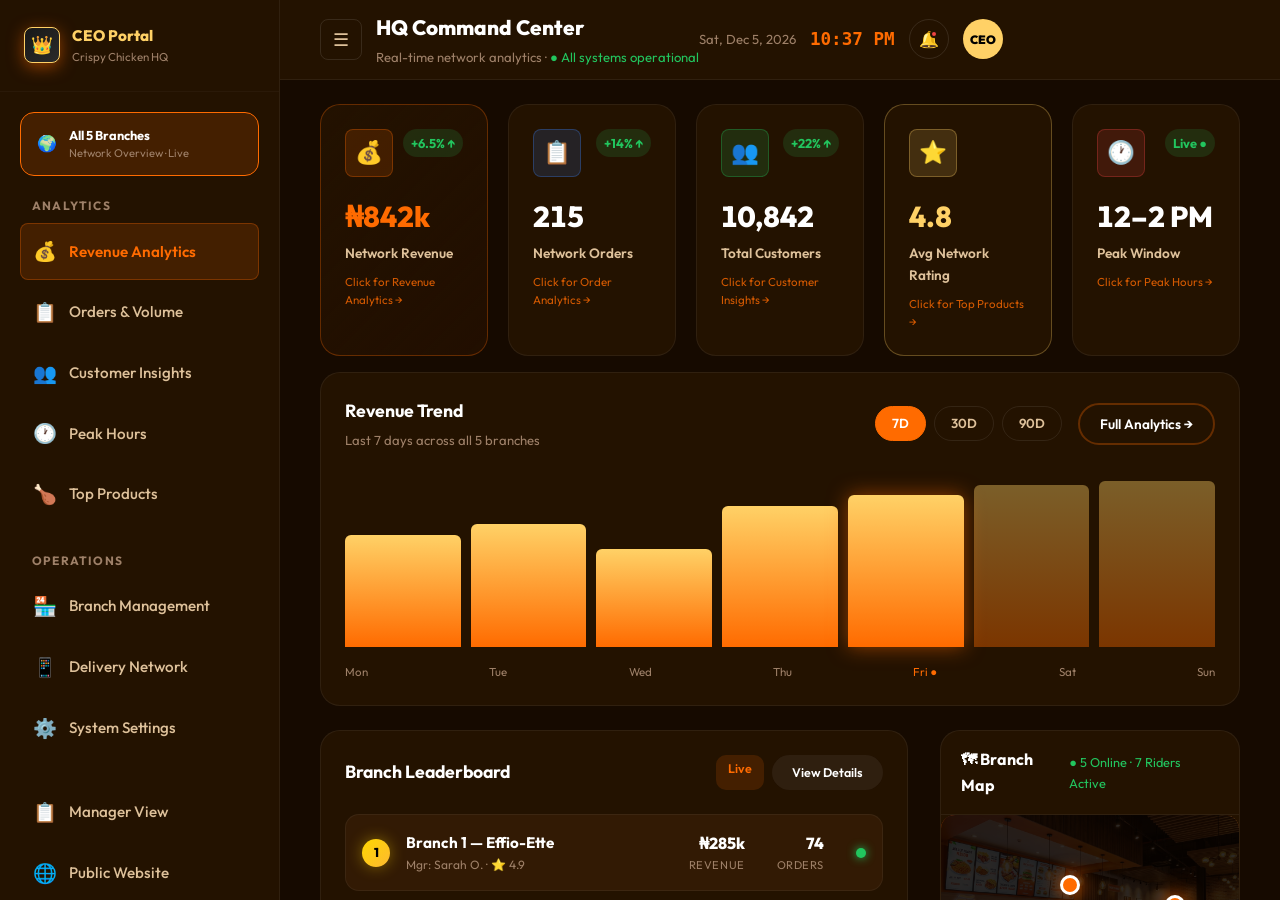
==== commit e6ecdbbc: "feat(dashboard): add active orders modal, new pages and collapsible sidebar" ====
--- a/crispy-chicken/ceo-dashboard.html
+++ b/crispy-chicken/ceo-dashboard.html
@@ -171,10 +171,10 @@
       <a href="#" class="dash-nav-item">
         <span>🏪</span> Branch Management
       </a>
-      <a href="#" class="dash-nav-item">
+      <a href="delivery.html" class="dash-nav-item">
         <span>📱</span> Delivery Network
       </a>
-      <a href="#" class="dash-nav-item">
+      <a href="settings.html" class="dash-nav-item">
         <span>⚙️</span> System Settings
       </a>
     </div>
@@ -189,8 +189,10 @@
 <main class="dash-main">
 
   <header class="dash-topbar">
-    <div>
-      <h2 style="font-size:1.3rem;font-weight:800;">HQ Command Center</h2>
+    <div style="display:flex;align-items:center;">
+      <button class="sidebar-toggle-btn" onclick="document.body.classList.toggle('sidebar-collapsed')">☰</button>
+      <div>
+        <h2 style="font-size:1.3rem;font-weight:800;">HQ Command Center</h2>
       <p style="font-size:0.82rem;color:var(--text-muted);margin-top:2px;">
         Real-time network analytics · <span style="color:var(--success);">● All systems operational</span>
       </p>
--- a/crispy-chicken/css/dashboard.css
+++ b/crispy-chicken/css/dashboard.css
@@ -164,3 +164,21 @@
 }
 .toggle-switch.active { background: var(--primary); }
 .toggle-switch.active::after { left: calc(100% - 22px); }
+
+/* SIDEBAR COLLAPSE TOGGLE */
+.dash-sidebar { transition: width 0.3s ease; overflow-x: hidden; white-space: nowrap; }
+body.sidebar-collapsed .dash-sidebar { width: 80px; }
+body.sidebar-collapsed .dash-brand { justify-content: center; padding: 24px 0; }
+body.sidebar-collapsed .dash-brand > div:not(.nav-logo) { display: none; }
+body.sidebar-collapsed .branch-pill { padding: 12px; justify-content: center; }
+body.sidebar-collapsed .branch-pill > div,
+body.sidebar-collapsed .branch-pill .chip { display: none; }
+body.sidebar-collapsed .dash-nav-label { opacity: 0; pointer-events: none; }
+body.sidebar-collapsed .dash-nav-item span:not(:first-child) { display: none; }
+body.sidebar-collapsed .nav-badge:not(.warning), body.sidebar-collapsed .chip { display: none; }
+.sidebar-toggle-btn {
+  background: transparent; border: 1px solid rgba(255,255,255,0.1); color: var(--text-secondary);
+  border-radius: var(--radius-sm); padding: 8px 12px; cursor: pointer; transition: var(--transition);
+  margin-right: 14px; font-size: 1.1rem; flex-shrink: 0;
+}
+.sidebar-toggle-btn:hover { background: var(--bg-surface); color: var(--text-primary); border-color: var(--primary-border); }
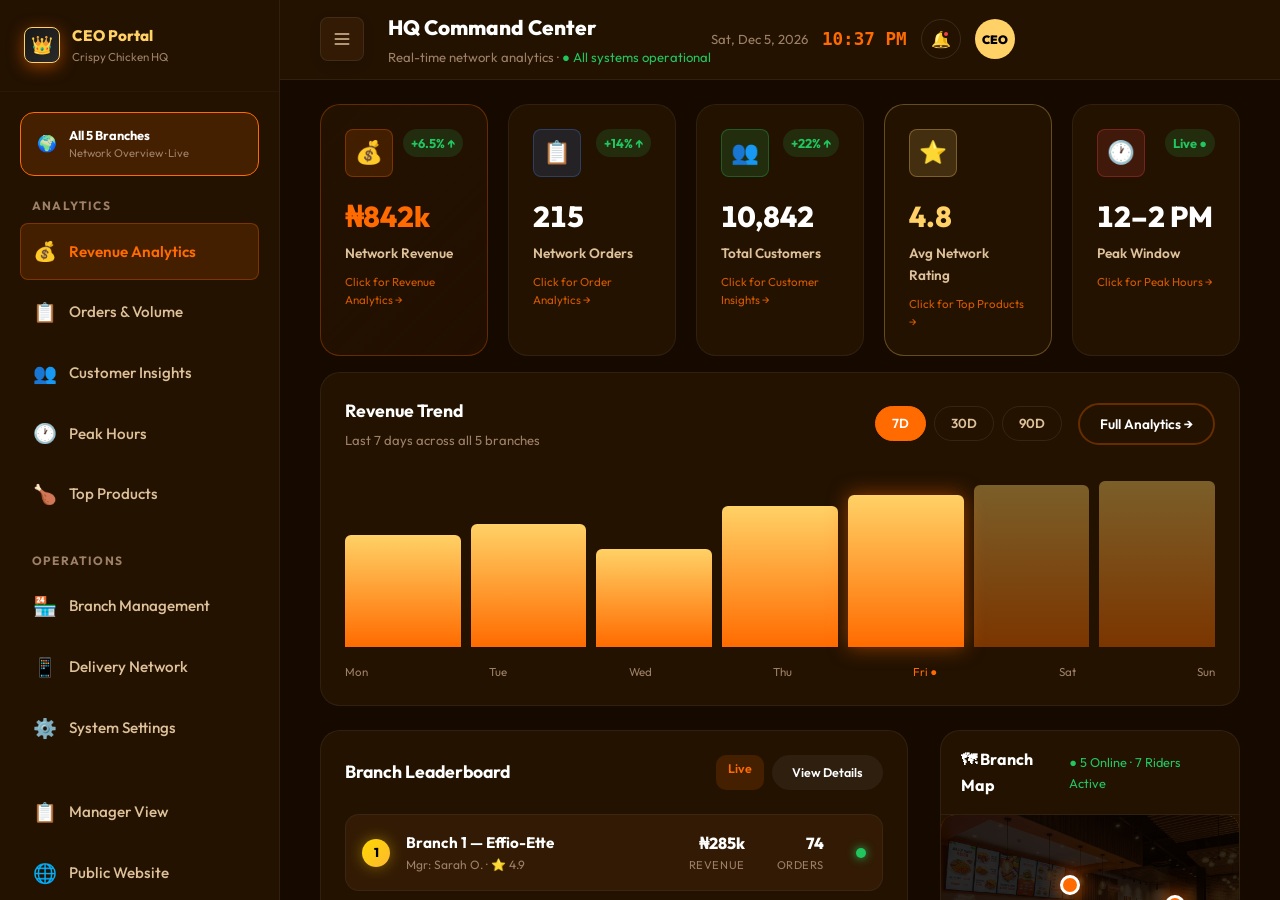
==== commit 4bc48c99: "feat(ui): update hamburger icon, center menu hero, add toggleable sidebar and product page" ====
--- a/crispy-chicken/ceo-dashboard.html
+++ b/crispy-chicken/ceo-dashboard.html
@@ -190,7 +190,9 @@
 
   <header class="dash-topbar">
     <div style="display:flex;align-items:center;">
-      <button class="sidebar-toggle-btn" onclick="document.body.classList.toggle('sidebar-collapsed')">☰</button>
+      <button class="sidebar-toggle-btn" onclick="document.body.classList.toggle('sidebar-collapsed')">
+        <svg viewBox="0 0 24 24"><path d="M4 6h16M4 12h16M4 18h16"></path></svg>
+      </button>
       <div>
         <h2 style="font-size:1.3rem;font-weight:800;">HQ Command Center</h2>
       <p style="font-size:0.82rem;color:var(--text-muted);margin-top:2px;">
--- a/crispy-chicken/css/dashboard.css
+++ b/crispy-chicken/css/dashboard.css
@@ -177,8 +177,9 @@
 body.sidebar-collapsed .dash-nav-item span:not(:first-child) { display: none; }
 body.sidebar-collapsed .nav-badge:not(.warning), body.sidebar-collapsed .chip { display: none; }
 .sidebar-toggle-btn {
-  background: transparent; border: 1px solid rgba(255,255,255,0.1); color: var(--text-secondary);
-  border-radius: var(--radius-sm); padding: 8px 12px; cursor: pointer; transition: var(--transition);
-  margin-right: 14px; font-size: 1.1rem; flex-shrink: 0;
+  background: var(--bg-surface); border: 1px solid rgba(255,255,255,0.08); color: var(--text-secondary);
+  border-radius: var(--radius-sm); width: 44px; height: 44px; display: flex; align-items: center; justify-content: center;
+  cursor: pointer; transition: var(--transition); margin-right: 24px; flex-shrink: 0; box-shadow: 0 4px 12px rgba(0,0,0,0.1);
 }
-.sidebar-toggle-btn:hover { background: var(--bg-surface); color: var(--text-primary); border-color: var(--primary-border); }
+.sidebar-toggle-btn:hover { background: var(--primary-dim); color: var(--primary); border-color: var(--primary-border); }
+.sidebar-toggle-btn svg { width: 20px; height: 20px; fill: none; stroke: currentColor; stroke-width: 2; stroke-linecap: round; stroke-linejoin: round; }
